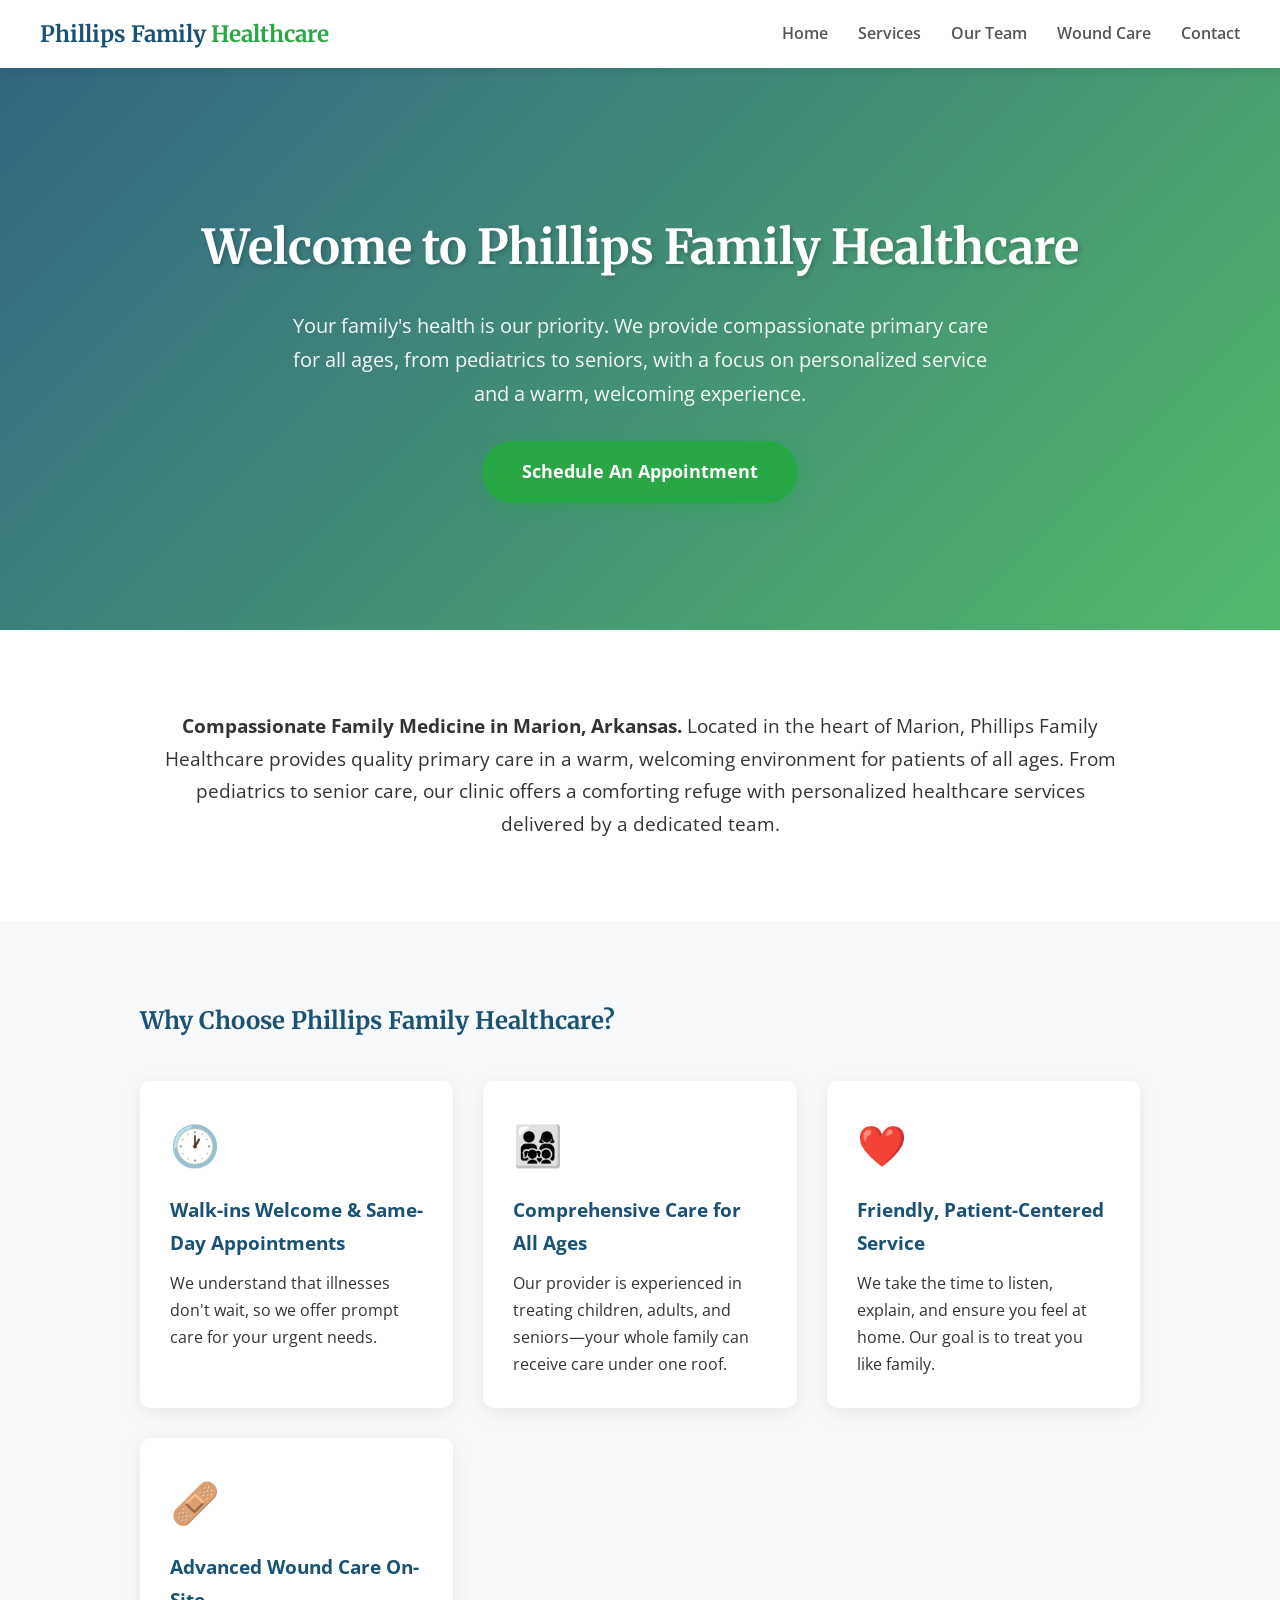
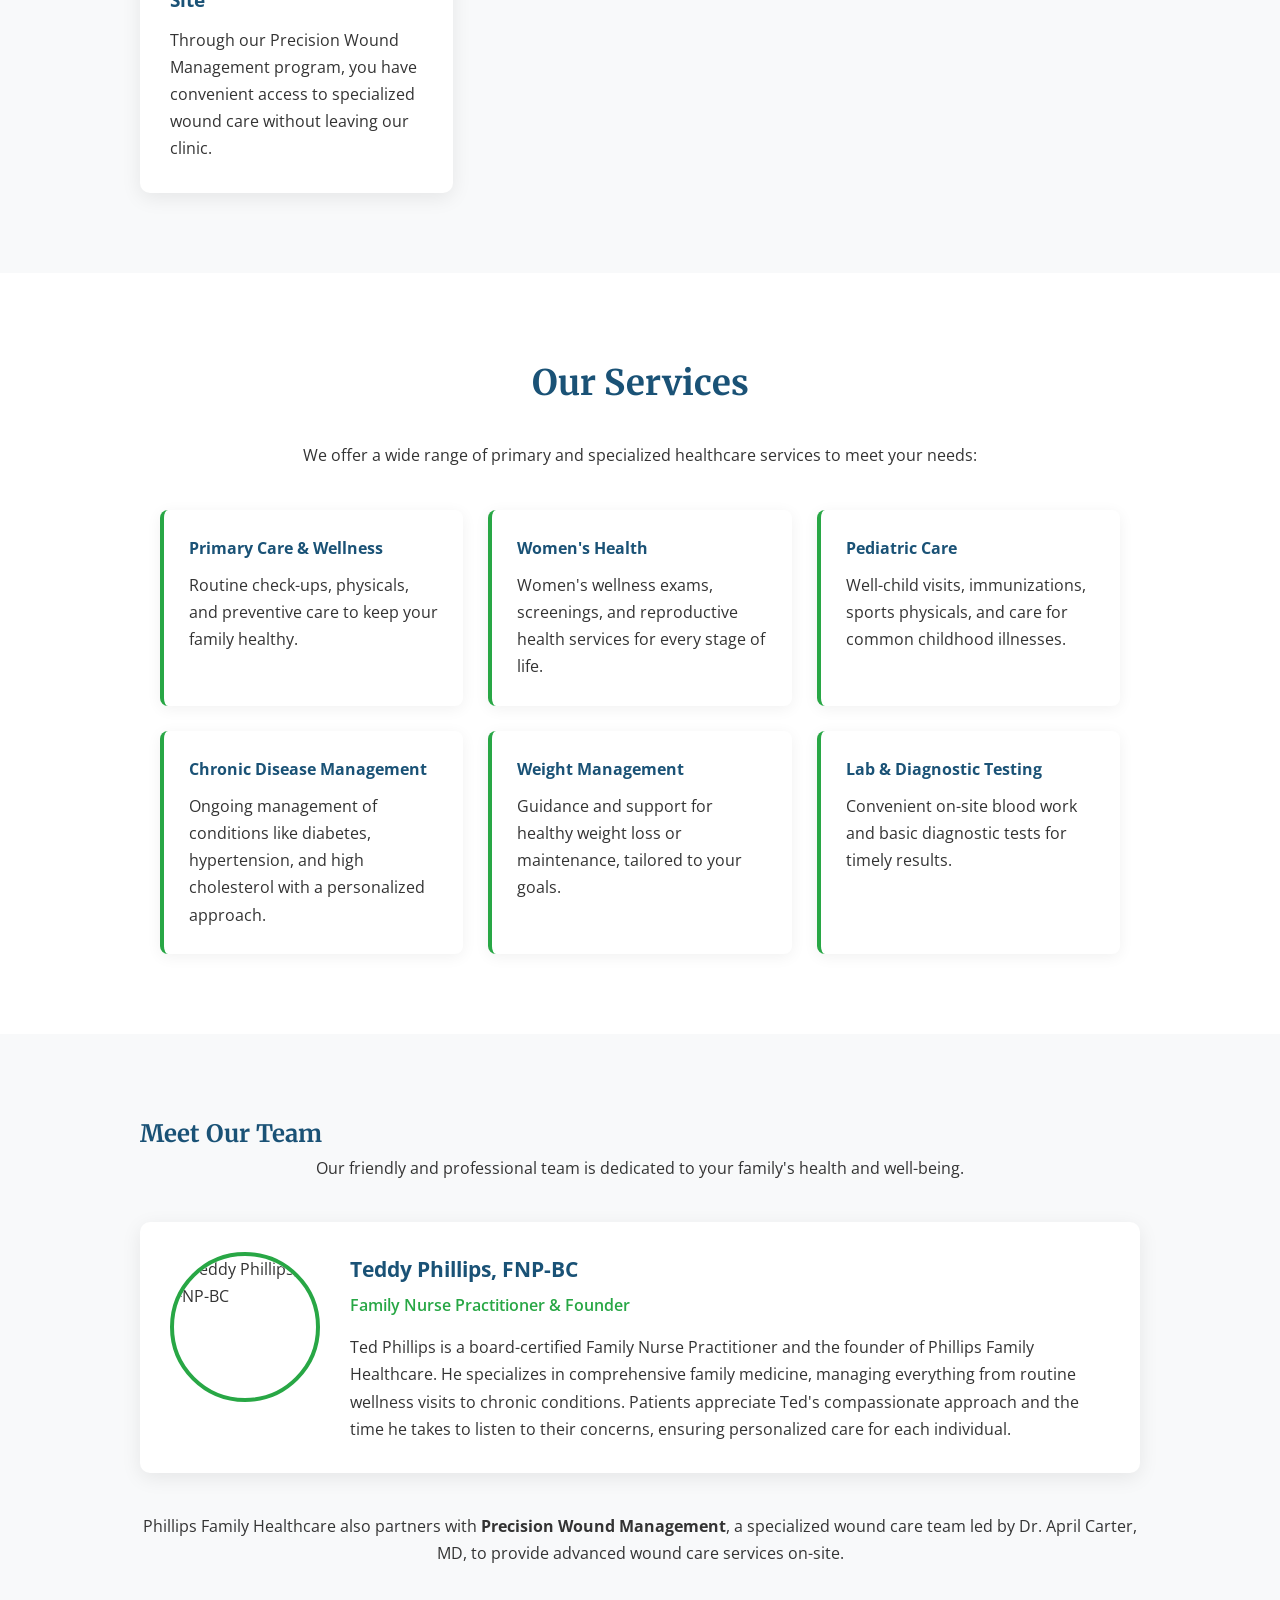
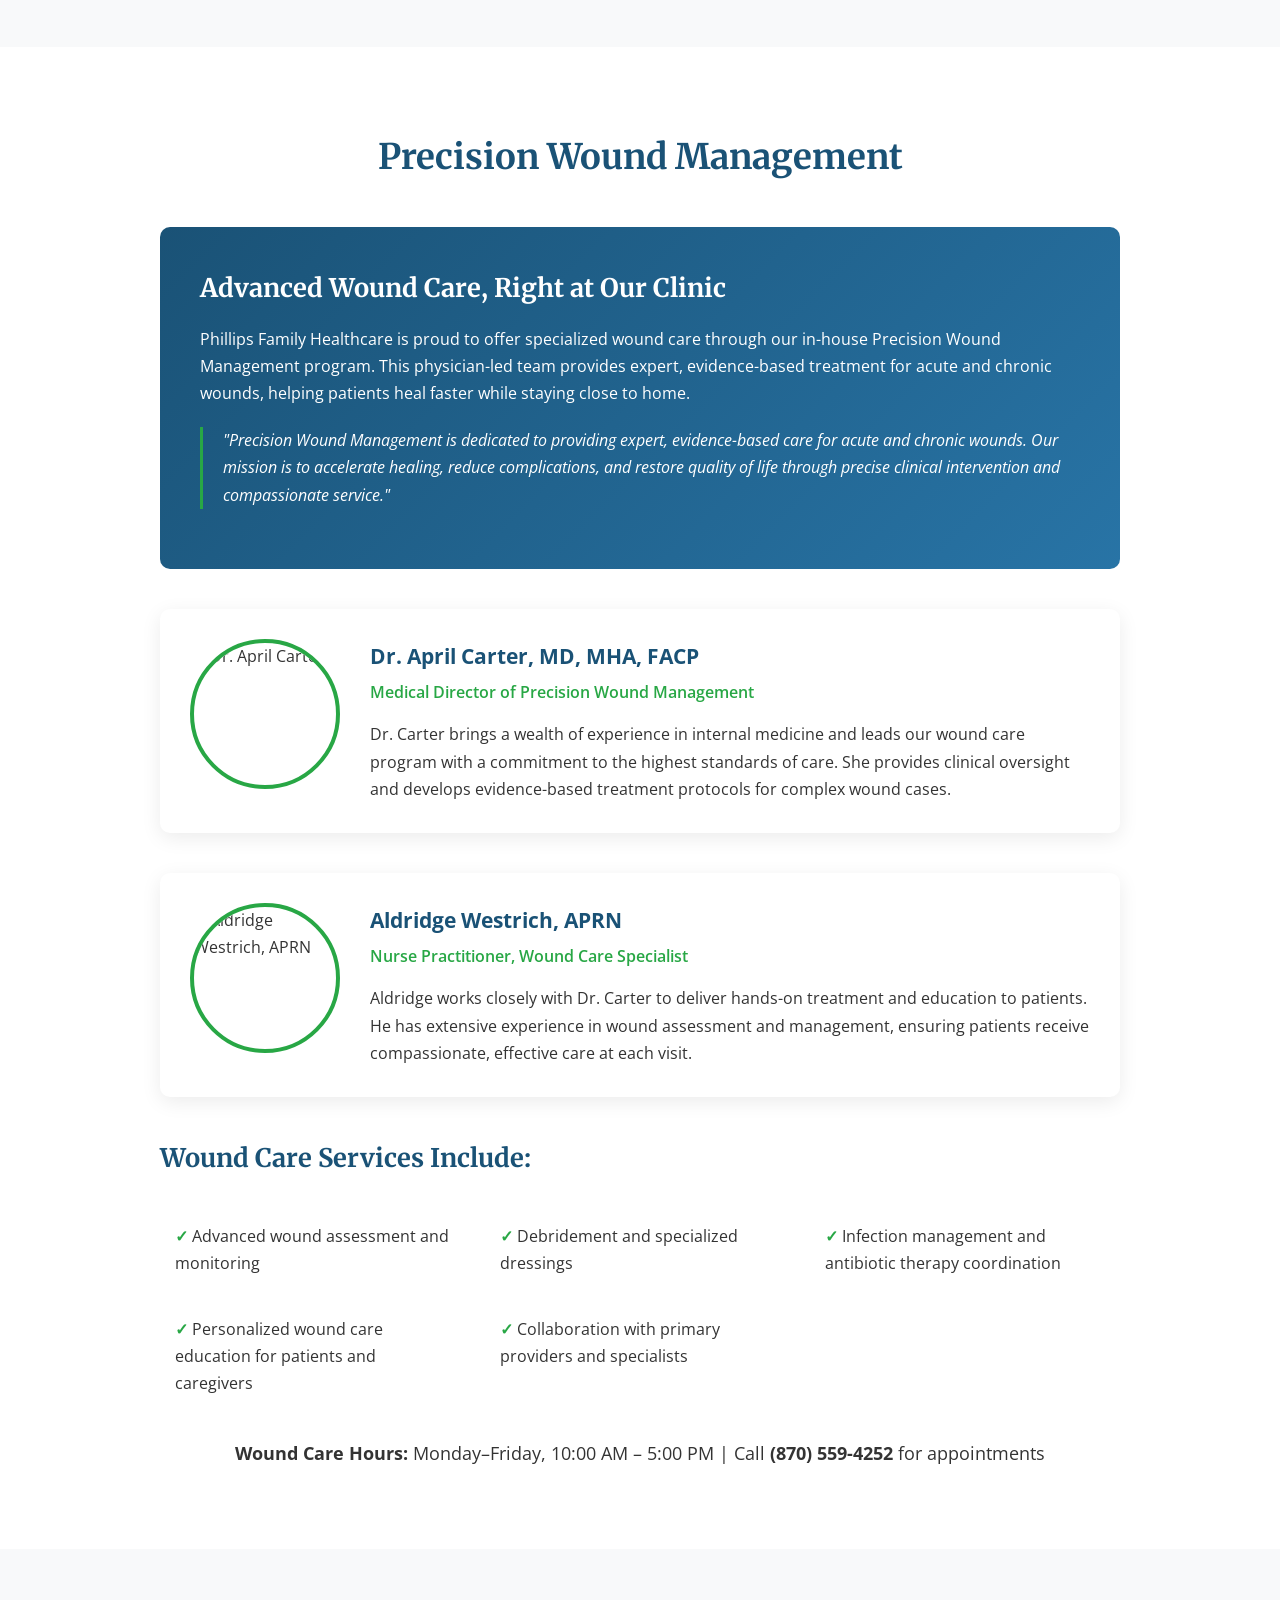
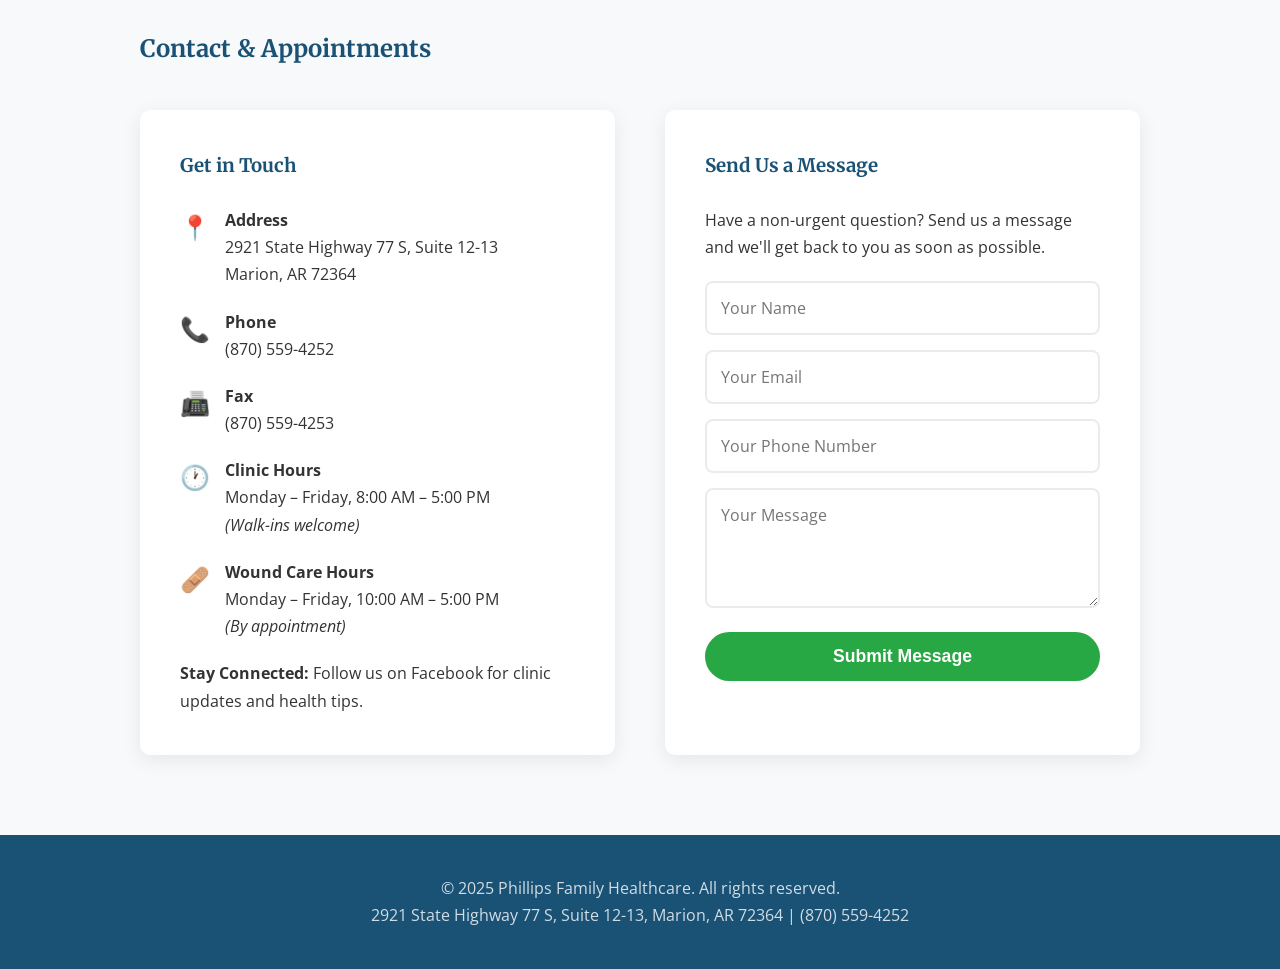
==== index.html @ 4fa75335 "Add professional Phillips Family Healthcare website" ====
<!DOCTYPE html>
<html lang="en">
<head>
    <meta charset="UTF-8">
    <meta name="viewport" content="width=device-width, initial-scale=1.0">
    <title>Phillips Family Healthcare | Marion, Arkansas</title>
    <meta name="description" content="Phillips Family Healthcare provides compassionate primary care for all ages in Marion, Arkansas. Walk-ins welcome, same-day appointments available.">
    <link rel="preconnect" href="https://fonts.googleapis.com">
    <link rel="preconnect" href="https://fonts.gstatic.com" crossorigin>
    <link href="https://fonts.googleapis.com/css2?family=Open+Sans:wght@400;600;700&family=Merriweather:wght@700&display=swap" rel="stylesheet">
    <style>
        * {
            margin: 0;
            padding: 0;
            box-sizing: border-box;
        }

        body {
            font-family: 'Open Sans', sans-serif;
            line-height: 1.7;
            color: #333;
        }

        h1, h2, h3 {
            font-family: 'Merriweather', serif;
            color: #1a5276;
        }

        /* Navigation */
        .navbar {
            background: #fff;
            padding: 15px 40px;
            position: fixed;
            width: 100%;
            top: 0;
            z-index: 1000;
            box-shadow: 0 2px 10px rgba(0,0,0,0.1);
        }

        .nav-container {
            max-width: 1200px;
            margin: 0 auto;
            display: flex;
            justify-content: space-between;
            align-items: center;
        }

        .logo {
            font-family: 'Merriweather', serif;
            font-size: 1.4em;
            color: #1a5276;
            text-decoration: none;
            font-weight: 700;
        }

        .logo span {
            color: #28a745;
        }

        .nav-links {
            display: flex;
            list-style: none;
            gap: 30px;
        }

        .nav-links a {
            text-decoration: none;
            color: #555;
            font-weight: 600;
            transition: color 0.3s;
        }

        .nav-links a:hover {
            color: #1a5276;
        }

        /* Hero Section */
        .hero {
            background: linear-gradient(135deg, rgba(26, 82, 118, 0.9), rgba(40, 167, 69, 0.8)),
                        url('https://images.unsplash.com/photo-1631217868264-e5b90bb7e133?w=1200') no-repeat center center;
            background-size: cover;
            text-align: center;
            color: #fff;
            padding: 180px 20px 100px;
            min-height: 70vh;
            display: flex;
            flex-direction: column;
            justify-content: center;
            align-items: center;
        }

        .hero h1 {
            font-size: 3em;
            margin-bottom: 20px;
            color: #fff;
            text-shadow: 2px 2px 4px rgba(0,0,0,0.2);
        }

        .hero p {
            font-size: 1.25em;
            max-width: 700px;
            margin: 0 auto 30px;
            opacity: 0.95;
        }

        .button {
            display: inline-block;
            background-color: #28a745;
            color: #fff;
            padding: 16px 40px;
            text-decoration: none;
            border-radius: 50px;
            font-weight: 700;
            font-size: 1.1em;
            transition: all 0.3s;
            box-shadow: 0 4px 15px rgba(40, 167, 69, 0.4);
        }

        .button:hover {
            background-color: #218838;
            transform: translateY(-2px);
            box-shadow: 0 6px 20px rgba(40, 167, 69, 0.5);
        }

        /* Sections */
        .section {
            padding: 80px 20px;
            max-width: 1000px;
            margin: 0 auto;
        }

        .section-full {
            padding: 80px 20px;
            max-width: 100%;
        }

        .section-inner {
            max-width: 1000px;
            margin: 0 auto;
        }

        .section.alt, .section-full.alt {
            background-color: #f8f9fa;
        }

        .section h2 {
            font-size: 2.2em;
            margin-bottom: 30px;
            text-align: center;
        }

        .section h3 {
            font-size: 1.6em;
            margin-bottom: 20px;
        }

        /* Why Choose Us */
        .features {
            display: grid;
            grid-template-columns: repeat(auto-fit, minmax(280px, 1fr));
            gap: 30px;
            margin-top: 40px;
        }

        .feature-card {
            background: #fff;
            padding: 30px;
            border-radius: 10px;
            box-shadow: 0 5px 20px rgba(0,0,0,0.08);
            transition: transform 0.3s;
        }

        .feature-card:hover {
            transform: translateY(-5px);
        }

        .feature-icon {
            font-size: 2.5em;
            margin-bottom: 15px;
        }

        .feature-card h4 {
            color: #1a5276;
            margin-bottom: 10px;
            font-size: 1.2em;
        }

        /* Services */
        .services-grid {
            display: grid;
            grid-template-columns: repeat(auto-fit, minmax(300px, 1fr));
            gap: 25px;
            margin-top: 40px;
        }

        .service-item {
            background: #fff;
            padding: 25px;
            border-radius: 8px;
            border-left: 4px solid #28a745;
            box-shadow: 0 3px 15px rgba(0,0,0,0.06);
        }

        .service-item h4 {
            color: #1a5276;
            margin-bottom: 10px;
        }

        /* Team */
        .team-member {
            display: flex;
            gap: 30px;
            margin-bottom: 40px;
            padding: 30px;
            background: #fff;
            border-radius: 10px;
            box-shadow: 0 5px 20px rgba(0,0,0,0.08);
            align-items: flex-start;
        }

        .team-photo {
            width: 150px;
            height: 150px;
            border-radius: 50%;
            object-fit: cover;
            flex-shrink: 0;
            border: 4px solid #28a745;
        }

        .team-info h4 {
            color: #1a5276;
            font-size: 1.3em;
            margin-bottom: 5px;
        }

        .team-info .title {
            color: #28a745;
            font-weight: 600;
            margin-bottom: 15px;
        }

        /* Wound Care Section */
        .wound-care-highlight {
            background: linear-gradient(135deg, #1a5276, #2874a6);
            color: #fff;
            padding: 40px;
            border-radius: 10px;
            margin: 40px 0;
        }

        .wound-care-highlight h3 {
            color: #fff;
            margin-bottom: 15px;
        }

        .wound-care-highlight em {
            display: block;
            font-style: italic;
            border-left: 3px solid #28a745;
            padding-left: 20px;
            margin: 20px 0;
        }

        .wound-services {
            display: grid;
            grid-template-columns: repeat(auto-fit, minmax(250px, 1fr));
            gap: 15px;
            margin-top: 30px;
        }

        .wound-services li {
            list-style: none;
            padding: 12px 15px;
            background: rgba(255,255,255,0.1);
            border-radius: 5px;
        }

        .wound-services li::before {
            content: "✓ ";
            color: #28a745;
            font-weight: bold;
        }

        /* Contact Section */
        .contact-grid {
            display: grid;
            grid-template-columns: 1fr 1fr;
            gap: 50px;
            margin-top: 40px;
        }

        .contact-info-box {
            background: #fff;
            padding: 40px;
            border-radius: 10px;
            box-shadow: 0 5px 20px rgba(0,0,0,0.08);
        }

        .contact-info-box h3 {
            margin-bottom: 25px;
        }

        .contact-detail {
            display: flex;
            align-items: flex-start;
            margin-bottom: 20px;
        }

        .contact-detail .icon {
            font-size: 1.5em;
            margin-right: 15px;
            color: #28a745;
        }

        .contact-form {
            background: #fff;
            padding: 40px;
            border-radius: 10px;
            box-shadow: 0 5px 20px rgba(0,0,0,0.08);
        }

        .contact-form h3 {
            margin-bottom: 25px;
        }

        .contact-form input,
        .contact-form textarea {
            width: 100%;
            padding: 14px;
            margin-bottom: 15px;
            border: 2px solid #e9ecef;
            border-radius: 8px;
            font-size: 1em;
            font-family: inherit;
            transition: border-color 0.3s;
        }

        .contact-form input:focus,
        .contact-form textarea:focus {
            outline: none;
            border-color: #28a745;
        }

        .contact-form button {
            background-color: #28a745;
            color: #fff;
            padding: 14px 40px;
            border: none;
            border-radius: 50px;
            cursor: pointer;
            font-size: 1.1em;
            font-weight: 600;
            transition: all 0.3s;
            width: 100%;
        }

        .contact-form button:hover {
            background-color: #218838;
        }

        /* Footer */
        footer {
            background: #1a5276;
            color: #fff;
            padding: 40px 20px;
            text-align: center;
        }

        footer p {
            opacity: 0.8;
        }

        /* Responsive */
        @media (max-width: 768px) {
            .nav-links {
                display: none;
            }

            .hero h1 {
                font-size: 2em;
            }

            .hero p {
                font-size: 1em;
            }

            .team-member {
                flex-direction: column;
                align-items: center;
                text-align: center;
            }

            .contact-grid {
                grid-template-columns: 1fr;
            }
        }
    </style>
</head>
<body>
    <!-- Navigation -->
    <nav class="navbar">
        <div class="nav-container">
            <a href="#" class="logo">Phillips Family <span>Healthcare</span></a>
            <ul class="nav-links">
                <li><a href="#home">Home</a></li>
                <li><a href="#services">Services</a></li>
                <li><a href="#team">Our Team</a></li>
                <li><a href="#wound-care">Wound Care</a></li>
                <li><a href="#contact">Contact</a></li>
            </ul>
        </div>
    </nav>

    <!-- Hero Section -->
    <section id="home" class="hero">
        <h1>Welcome to Phillips Family Healthcare</h1>
        <p>Your family's health is our priority. We provide compassionate primary care for all ages, from pediatrics to seniors, with a focus on personalized service and a warm, welcoming experience.</p>
        <a href="#contact" class="button">Schedule An Appointment</a>
    </section>

    <!-- Introduction -->
    <section class="section">
        <p style="font-size: 1.2em; text-align: center;"><strong>Compassionate Family Medicine in Marion, Arkansas.</strong> Located in the heart of Marion, Phillips Family Healthcare provides quality primary care in a warm, welcoming environment for patients of all ages. From pediatrics to senior care, our clinic offers a comforting refuge with personalized healthcare services delivered by a dedicated team.</p>
    </section>

    <!-- Why Choose Us -->
    <section class="section-full alt">
        <div class="section-inner">
            <h2>Why Choose Phillips Family Healthcare?</h2>
            <div class="features">
                <div class="feature-card">
                    <div class="feature-icon">🕐</div>
                    <h4>Walk-ins Welcome & Same-Day Appointments</h4>
                    <p>We understand that illnesses don't wait, so we offer prompt care for your urgent needs.</p>
                </div>
                <div class="feature-card">
                    <div class="feature-icon">👨‍👩‍👧‍👦</div>
                    <h4>Comprehensive Care for All Ages</h4>
                    <p>Our provider is experienced in treating children, adults, and seniors—your whole family can receive care under one roof.</p>
                </div>
                <div class="feature-card">
                    <div class="feature-icon">❤️</div>
                    <h4>Friendly, Patient-Centered Service</h4>
                    <p>We take the time to listen, explain, and ensure you feel at home. Our goal is to treat you like family.</p>
                </div>
                <div class="feature-card">
                    <div class="feature-icon">🩹</div>
                    <h4>Advanced Wound Care On-Site</h4>
                    <p>Through our Precision Wound Management program, you have convenient access to specialized wound care without leaving our clinic.</p>
                </div>
            </div>
        </div>
    </section>

    <!-- Services -->
    <section id="services" class="section">
        <h2>Our Services</h2>
        <p style="text-align: center; margin-bottom: 20px;">We offer a wide range of primary and specialized healthcare services to meet your needs:</p>
        <div class="services-grid">
            <div class="service-item">
                <h4>Primary Care & Wellness</h4>
                <p>Routine check-ups, physicals, and preventive care to keep your family healthy.</p>
            </div>
            <div class="service-item">
                <h4>Women's Health</h4>
                <p>Women's wellness exams, screenings, and reproductive health services for every stage of life.</p>
            </div>
            <div class="service-item">
                <h4>Pediatric Care</h4>
                <p>Well-child visits, immunizations, sports physicals, and care for common childhood illnesses.</p>
            </div>
            <div class="service-item">
                <h4>Chronic Disease Management</h4>
                <p>Ongoing management of conditions like diabetes, hypertension, and high cholesterol with a personalized approach.</p>
            </div>
            <div class="service-item">
                <h4>Weight Management</h4>
                <p>Guidance and support for healthy weight loss or maintenance, tailored to your goals.</p>
            </div>
            <div class="service-item">
                <h4>Lab & Diagnostic Testing</h4>
                <p>Convenient on-site blood work and basic diagnostic tests for timely results.</p>
            </div>
        </div>
    </section>

    <!-- Meet the Team -->
    <section id="team" class="section-full alt">
        <div class="section-inner">
            <h2>Meet Our Team</h2>
            <p style="text-align: center; margin-bottom: 40px;">Our friendly and professional team is dedicated to your family's health and well-being.</p>

            <div class="team-member">
                <img src="https://images.unsplash.com/photo-1612349317150-e413f6a5b16d?w=150&h=150&fit=crop" alt="Teddy Phillips, FNP-BC" class="team-photo">
                <div class="team-info">
                    <h4>Teddy Phillips, FNP-BC</h4>
                    <p class="title">Family Nurse Practitioner & Founder</p>
                    <p>Ted Phillips is a board-certified Family Nurse Practitioner and the founder of Phillips Family Healthcare. He specializes in comprehensive family medicine, managing everything from routine wellness visits to chronic conditions. Patients appreciate Ted's compassionate approach and the time he takes to listen to their concerns, ensuring personalized care for each individual.</p>
                </div>
            </div>

            <p style="text-align: center; margin-top: 30px;">Phillips Family Healthcare also partners with <strong>Precision Wound Management</strong>, a specialized wound care team led by Dr. April Carter, MD, to provide advanced wound care services on-site.</p>
        </div>
    </section>

    <!-- Wound Care Section -->
    <section id="wound-care" class="section">
        <h2>Precision Wound Management</h2>

        <div class="wound-care-highlight">
            <h3>Advanced Wound Care, Right at Our Clinic</h3>
            <p>Phillips Family Healthcare is proud to offer specialized wound care through our in-house Precision Wound Management program. This physician-led team provides expert, evidence-based treatment for acute and chronic wounds, helping patients heal faster while staying close to home.</p>
            <em>"Precision Wound Management is dedicated to providing expert, evidence-based care for acute and chronic wounds. Our mission is to accelerate healing, reduce complications, and restore quality of life through precise clinical intervention and compassionate service."</em>
        </div>

        <div class="team-member">
            <img src="https://images.unsplash.com/photo-1559839734-2b71ea197ec2?w=150&h=150&fit=crop" alt="Dr. April Carter" class="team-photo">
            <div class="team-info">
                <h4>Dr. April Carter, MD, MHA, FACP</h4>
                <p class="title">Medical Director of Precision Wound Management</p>
                <p>Dr. Carter brings a wealth of experience in internal medicine and leads our wound care program with a commitment to the highest standards of care. She provides clinical oversight and develops evidence-based treatment protocols for complex wound cases.</p>
            </div>
        </div>

        <div class="team-member">
            <img src="https://images.unsplash.com/photo-1622253692010-333f2da6031d?w=150&h=150&fit=crop" alt="Aldridge Westrich, APRN" class="team-photo">
            <div class="team-info">
                <h4>Aldridge Westrich, APRN</h4>
                <p class="title">Nurse Practitioner, Wound Care Specialist</p>
                <p>Aldridge works closely with Dr. Carter to deliver hands-on treatment and education to patients. He has extensive experience in wound assessment and management, ensuring patients receive compassionate, effective care at each visit.</p>
            </div>
        </div>

        <h3 style="margin-top: 40px;">Wound Care Services Include:</h3>
        <ul class="wound-services">
            <li>Advanced wound assessment and monitoring</li>
            <li>Debridement and specialized dressings</li>
            <li>Infection management and antibiotic therapy coordination</li>
            <li>Personalized wound care education for patients and caregivers</li>
            <li>Collaboration with primary providers and specialists</li>
        </ul>

        <p style="margin-top: 30px; text-align: center; font-size: 1.1em;"><strong>Wound Care Hours:</strong> Monday–Friday, 10:00 AM – 5:00 PM | Call <strong>(870) 559-4252</strong> for appointments</p>
    </section>

    <!-- Contact Section -->
    <section id="contact" class="section-full alt">
        <div class="section-inner">
            <h2>Contact & Appointments</h2>

            <div class="contact-grid">
                <div class="contact-info-box">
                    <h3>Get in Touch</h3>

                    <div class="contact-detail">
                        <span class="icon">📍</span>
                        <div>
                            <strong>Address</strong><br>
                            2921 State Highway 77 S, Suite 12-13<br>
                            Marion, AR 72364
                        </div>
                    </div>

                    <div class="contact-detail">
                        <span class="icon">📞</span>
                        <div>
                            <strong>Phone</strong><br>
                            (870) 559-4252
                        </div>
                    </div>

                    <div class="contact-detail">
                        <span class="icon">📠</span>
                        <div>
                            <strong>Fax</strong><br>
                            (870) 559-4253
                        </div>
                    </div>

                    <div class="contact-detail">
                        <span class="icon">🕐</span>
                        <div>
                            <strong>Clinic Hours</strong><br>
                            Monday – Friday, 8:00 AM – 5:00 PM<br>
                            <em>(Walk-ins welcome)</em>
                        </div>
                    </div>

                    <div class="contact-detail">
                        <span class="icon">🩹</span>
                        <div>
                            <strong>Wound Care Hours</strong><br>
                            Monday – Friday, 10:00 AM – 5:00 PM<br>
                            <em>(By appointment)</em>
                        </div>
                    </div>

                    <p style="margin-top: 20px;"><strong>Stay Connected:</strong> Follow us on Facebook for clinic updates and health tips.</p>
                </div>

                <div class="contact-form">
                    <h3>Send Us a Message</h3>
                    <p style="margin-bottom: 20px;">Have a non-urgent question? Send us a message and we'll get back to you as soon as possible.</p>
                    <form>
                        <input type="text" name="name" placeholder="Your Name" required>
                        <input type="email" name="email" placeholder="Your Email" required>
                        <input type="tel" name="phone" placeholder="Your Phone Number">
                        <textarea name="message" rows="4" placeholder="Your Message"></textarea>
                        <button type="submit">Submit Message</button>
                    </form>
                </div>
            </div>
        </div>
    </section>

    <!-- Footer -->
    <footer>
        <p>&copy; 2025 Phillips Family Healthcare. All rights reserved.</p>
        <p>2921 State Highway 77 S, Suite 12-13, Marion, AR 72364 | (870) 559-4252</p>
    </footer>
</body>
</html>
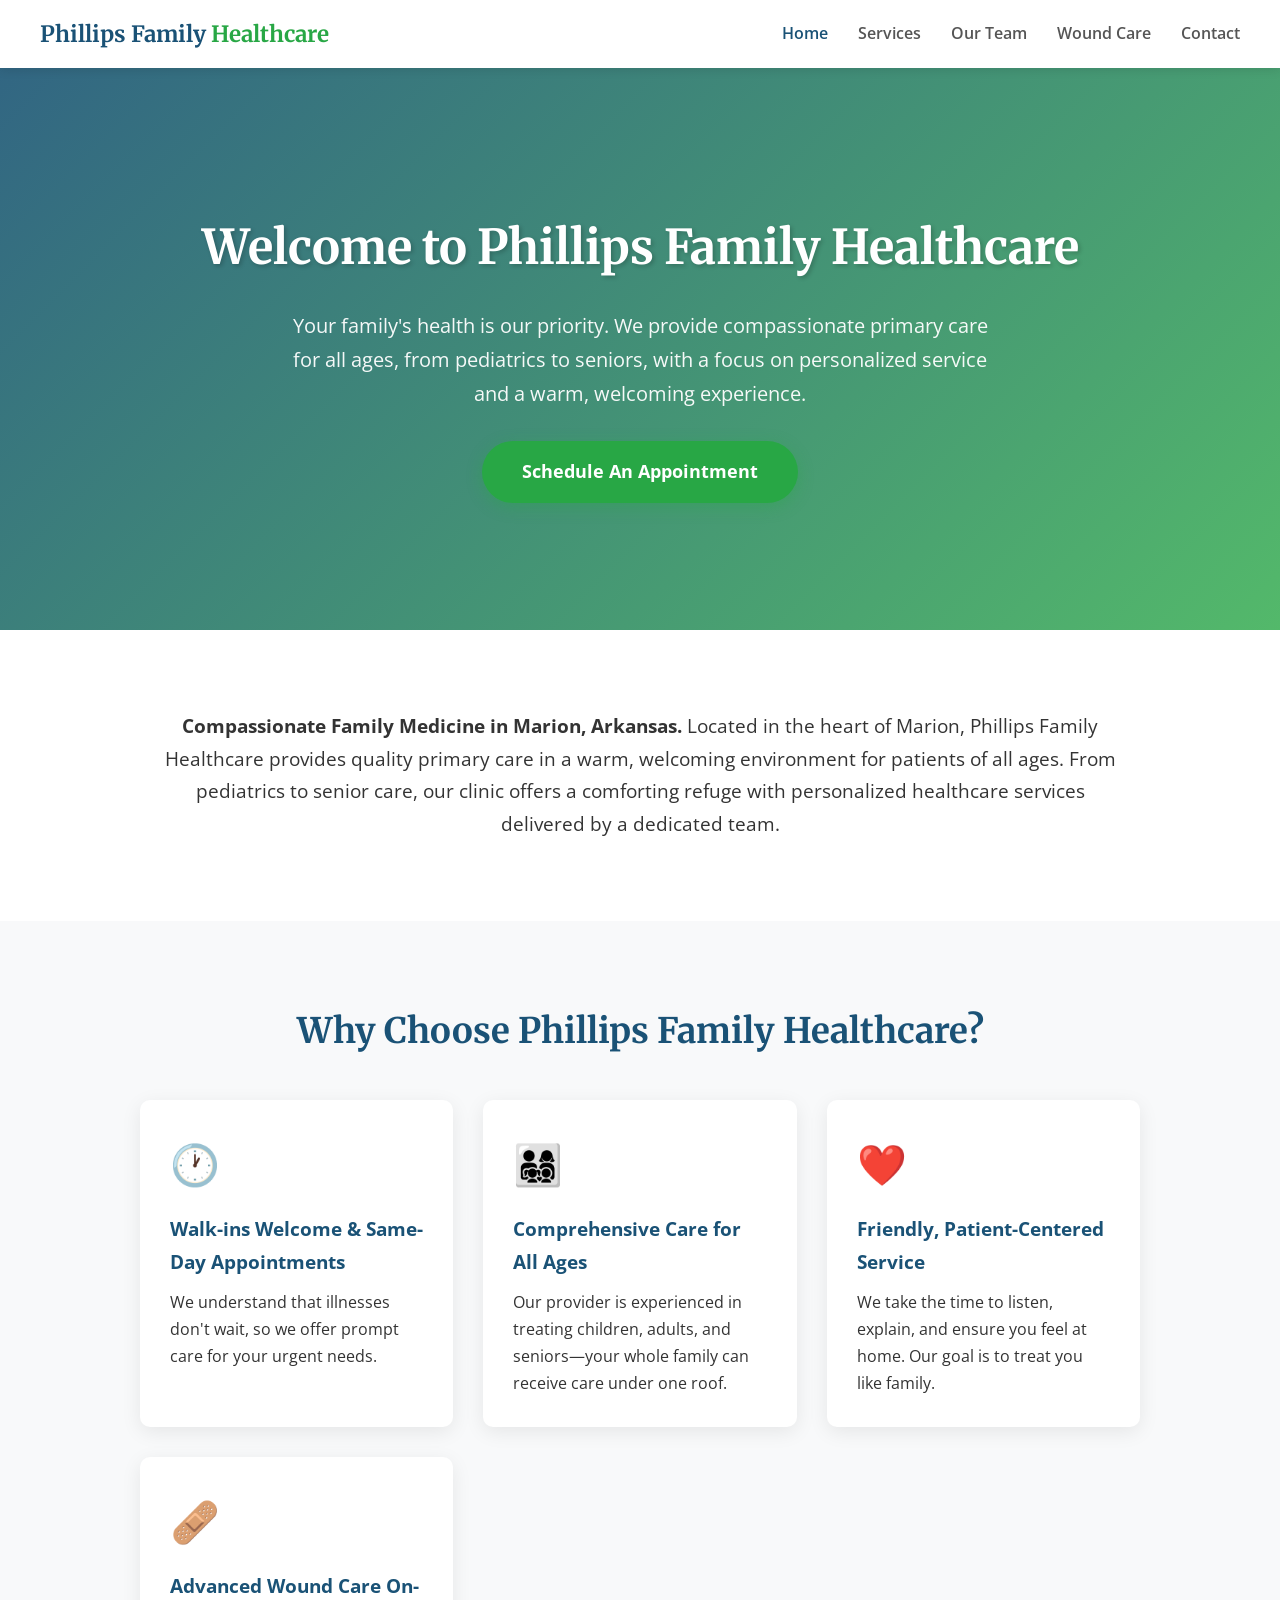
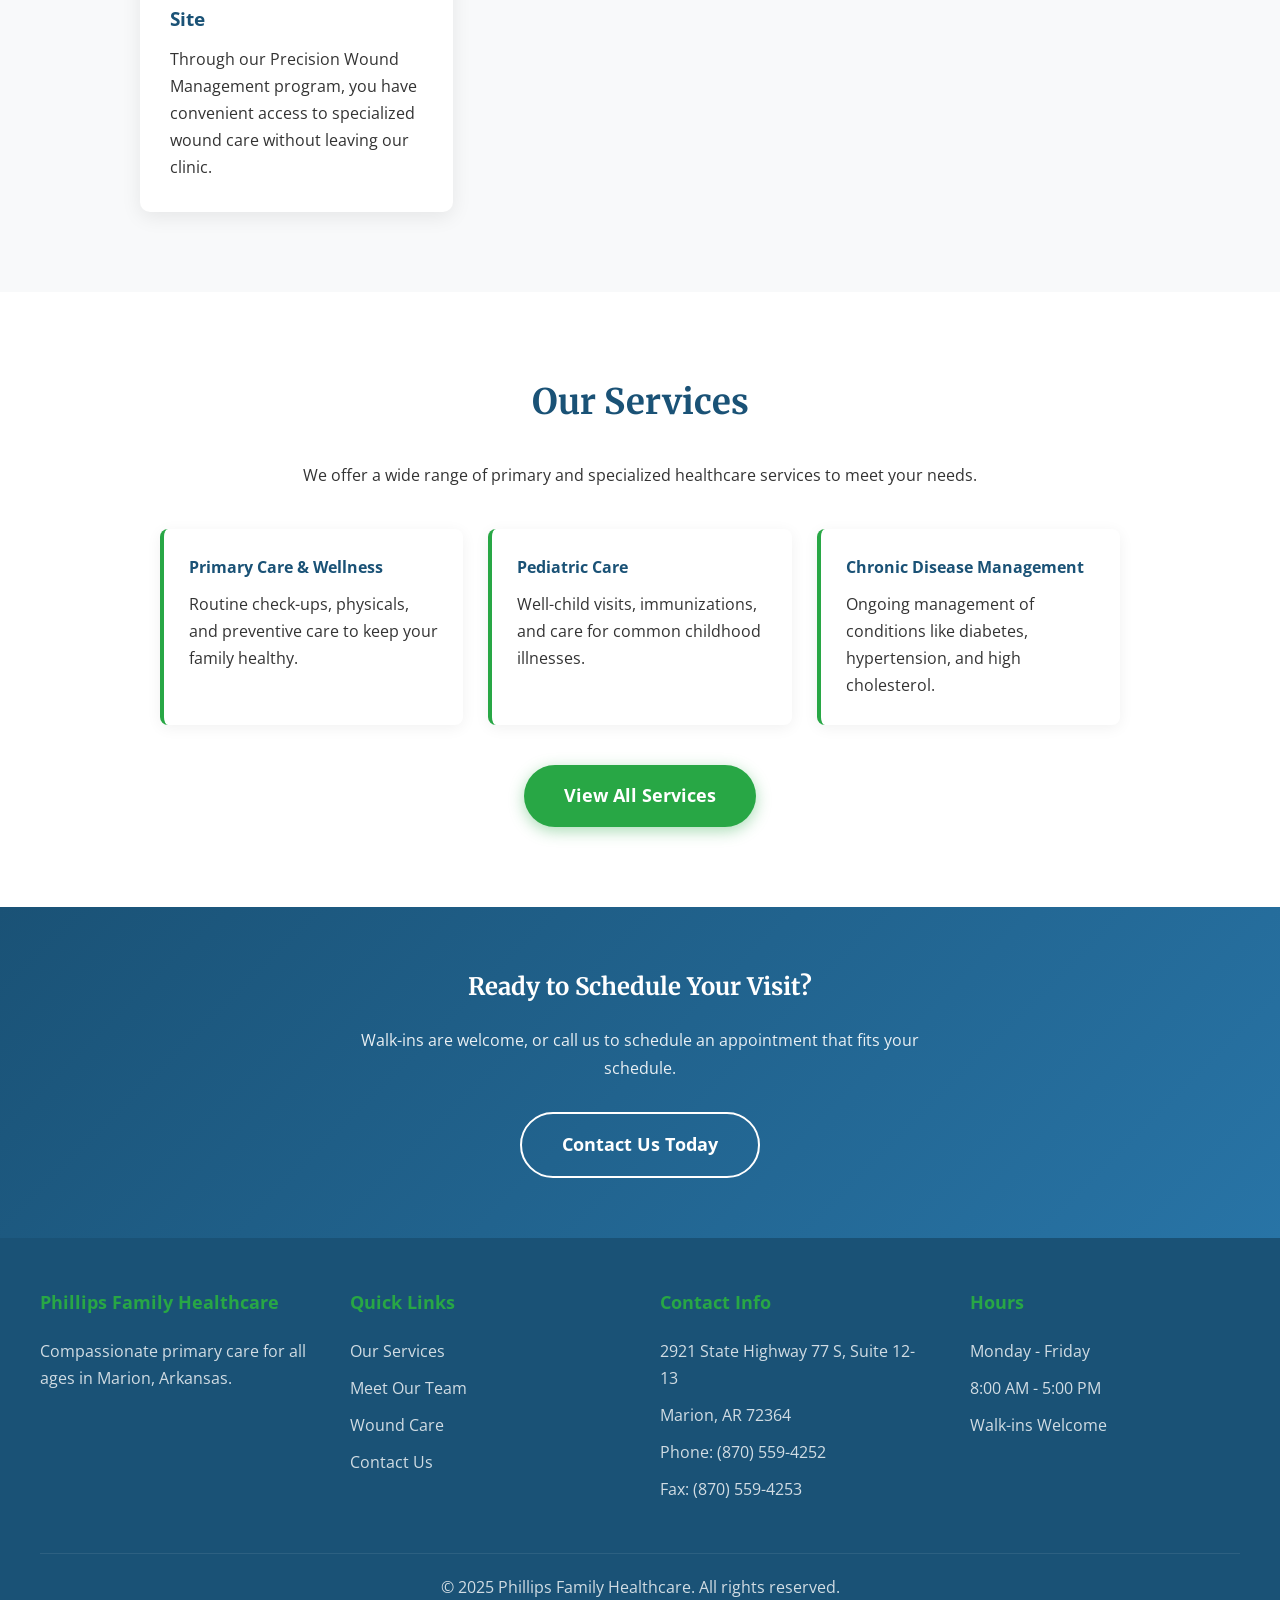
==== commit 6e77c2b8: "Convert single-page site to multi-page website - Created separate pages: index.html, services.html, " ====
--- a/index.html
+++ b/index.html
@@ -8,414 +8,29 @@
     <link rel="preconnect" href="https://fonts.googleapis.com">
     <link rel="preconnect" href="https://fonts.gstatic.com" crossorigin>
     <link href="https://fonts.googleapis.com/css2?family=Open+Sans:wght@400;600;700&family=Merriweather:wght@700&display=swap" rel="stylesheet">
-    <style>
-        * {
-            margin: 0;
-            padding: 0;
-            box-sizing: border-box;
-        }
-
-        body {
-            font-family: 'Open Sans', sans-serif;
-            line-height: 1.7;
-            color: #333;
-        }
-
-        h1, h2, h3 {
-            font-family: 'Merriweather', serif;
-            color: #1a5276;
-        }
-
-        /* Navigation */
-        .navbar {
-            background: #fff;
-            padding: 15px 40px;
-            position: fixed;
-            width: 100%;
-            top: 0;
-            z-index: 1000;
-            box-shadow: 0 2px 10px rgba(0,0,0,0.1);
-        }
-
-        .nav-container {
-            max-width: 1200px;
-            margin: 0 auto;
-            display: flex;
-            justify-content: space-between;
-            align-items: center;
-        }
-
-        .logo {
-            font-family: 'Merriweather', serif;
-            font-size: 1.4em;
-            color: #1a5276;
-            text-decoration: none;
-            font-weight: 700;
-        }
-
-        .logo span {
-            color: #28a745;
-        }
-
-        .nav-links {
-            display: flex;
-            list-style: none;
-            gap: 30px;
-        }
-
-        .nav-links a {
-            text-decoration: none;
-            color: #555;
-            font-weight: 600;
-            transition: color 0.3s;
-        }
-
-        .nav-links a:hover {
-            color: #1a5276;
-        }
-
-        /* Hero Section */
-        .hero {
-            background: linear-gradient(135deg, rgba(26, 82, 118, 0.9), rgba(40, 167, 69, 0.8)),
-                        url('https://images.unsplash.com/photo-1631217868264-e5b90bb7e133?w=1200') no-repeat center center;
-            background-size: cover;
-            text-align: center;
-            color: #fff;
-            padding: 180px 20px 100px;
-            min-height: 70vh;
-            display: flex;
-            flex-direction: column;
-            justify-content: center;
-            align-items: center;
-        }
-
-        .hero h1 {
-            font-size: 3em;
-            margin-bottom: 20px;
-            color: #fff;
-            text-shadow: 2px 2px 4px rgba(0,0,0,0.2);
-        }
-
-        .hero p {
-            font-size: 1.25em;
-            max-width: 700px;
-            margin: 0 auto 30px;
-            opacity: 0.95;
-        }
-
-        .button {
-            display: inline-block;
-            background-color: #28a745;
-            color: #fff;
-            padding: 16px 40px;
-            text-decoration: none;
-            border-radius: 50px;
-            font-weight: 700;
-            font-size: 1.1em;
-            transition: all 0.3s;
-            box-shadow: 0 4px 15px rgba(40, 167, 69, 0.4);
-        }
-
-        .button:hover {
-            background-color: #218838;
-            transform: translateY(-2px);
-            box-shadow: 0 6px 20px rgba(40, 167, 69, 0.5);
-        }
-
-        /* Sections */
-        .section {
-            padding: 80px 20px;
-            max-width: 1000px;
-            margin: 0 auto;
-        }
-
-        .section-full {
-            padding: 80px 20px;
-            max-width: 100%;
-        }
-
-        .section-inner {
-            max-width: 1000px;
-            margin: 0 auto;
-        }
-
-        .section.alt, .section-full.alt {
-            background-color: #f8f9fa;
-        }
-
-        .section h2 {
-            font-size: 2.2em;
-            margin-bottom: 30px;
-            text-align: center;
-        }
-
-        .section h3 {
-            font-size: 1.6em;
-            margin-bottom: 20px;
-        }
-
-        /* Why Choose Us */
-        .features {
-            display: grid;
-            grid-template-columns: repeat(auto-fit, minmax(280px, 1fr));
-            gap: 30px;
-            margin-top: 40px;
-        }
-
-        .feature-card {
-            background: #fff;
-            padding: 30px;
-            border-radius: 10px;
-            box-shadow: 0 5px 20px rgba(0,0,0,0.08);
-            transition: transform 0.3s;
-        }
-
-        .feature-card:hover {
-            transform: translateY(-5px);
-        }
-
-        .feature-icon {
-            font-size: 2.5em;
-            margin-bottom: 15px;
-        }
-
-        .feature-card h4 {
-            color: #1a5276;
-            margin-bottom: 10px;
-            font-size: 1.2em;
-        }
-
-        /* Services */
-        .services-grid {
-            display: grid;
-            grid-template-columns: repeat(auto-fit, minmax(300px, 1fr));
-            gap: 25px;
-            margin-top: 40px;
-        }
-
-        .service-item {
-            background: #fff;
-            padding: 25px;
-            border-radius: 8px;
-            border-left: 4px solid #28a745;
-            box-shadow: 0 3px 15px rgba(0,0,0,0.06);
-        }
-
-        .service-item h4 {
-            color: #1a5276;
-            margin-bottom: 10px;
-        }
-
-        /* Team */
-        .team-member {
-            display: flex;
-            gap: 30px;
-            margin-bottom: 40px;
-            padding: 30px;
-            background: #fff;
-            border-radius: 10px;
-            box-shadow: 0 5px 20px rgba(0,0,0,0.08);
-            align-items: flex-start;
-        }
-
-        .team-photo {
-            width: 150px;
-            height: 150px;
-            border-radius: 50%;
-            object-fit: cover;
-            flex-shrink: 0;
-            border: 4px solid #28a745;
-        }
-
-        .team-info h4 {
-            color: #1a5276;
-            font-size: 1.3em;
-            margin-bottom: 5px;
-        }
-
-        .team-info .title {
-            color: #28a745;
-            font-weight: 600;
-            margin-bottom: 15px;
-        }
-
-        /* Wound Care Section */
-        .wound-care-highlight {
-            background: linear-gradient(135deg, #1a5276, #2874a6);
-            color: #fff;
-            padding: 40px;
-            border-radius: 10px;
-            margin: 40px 0;
-        }
-
-        .wound-care-highlight h3 {
-            color: #fff;
-            margin-bottom: 15px;
-        }
-
-        .wound-care-highlight em {
-            display: block;
-            font-style: italic;
-            border-left: 3px solid #28a745;
-            padding-left: 20px;
-            margin: 20px 0;
-        }
-
-        .wound-services {
-            display: grid;
-            grid-template-columns: repeat(auto-fit, minmax(250px, 1fr));
-            gap: 15px;
-            margin-top: 30px;
-        }
-
-        .wound-services li {
-            list-style: none;
-            padding: 12px 15px;
-            background: rgba(255,255,255,0.1);
-            border-radius: 5px;
-        }
-
-        .wound-services li::before {
-            content: "✓ ";
-            color: #28a745;
-            font-weight: bold;
-        }
-
-        /* Contact Section */
-        .contact-grid {
-            display: grid;
-            grid-template-columns: 1fr 1fr;
-            gap: 50px;
-            margin-top: 40px;
-        }
-
-        .contact-info-box {
-            background: #fff;
-            padding: 40px;
-            border-radius: 10px;
-            box-shadow: 0 5px 20px rgba(0,0,0,0.08);
-        }
-
-        .contact-info-box h3 {
-            margin-bottom: 25px;
-        }
-
-        .contact-detail {
-            display: flex;
-            align-items: flex-start;
-            margin-bottom: 20px;
-        }
-
-        .contact-detail .icon {
-            font-size: 1.5em;
-            margin-right: 15px;
-            color: #28a745;
-        }
-
-        .contact-form {
-            background: #fff;
-            padding: 40px;
-            border-radius: 10px;
-            box-shadow: 0 5px 20px rgba(0,0,0,0.08);
-        }
-
-        .contact-form h3 {
-            margin-bottom: 25px;
-        }
-
-        .contact-form input,
-        .contact-form textarea {
-            width: 100%;
-            padding: 14px;
-            margin-bottom: 15px;
-            border: 2px solid #e9ecef;
-            border-radius: 8px;
-            font-size: 1em;
-            font-family: inherit;
-            transition: border-color 0.3s;
-        }
-
-        .contact-form input:focus,
-        .contact-form textarea:focus {
-            outline: none;
-            border-color: #28a745;
-        }
-
-        .contact-form button {
-            background-color: #28a745;
-            color: #fff;
-            padding: 14px 40px;
-            border: none;
-            border-radius: 50px;
-            cursor: pointer;
-            font-size: 1.1em;
-            font-weight: 600;
-            transition: all 0.3s;
-            width: 100%;
-        }
-
-        .contact-form button:hover {
-            background-color: #218838;
-        }
-
-        /* Footer */
-        footer {
-            background: #1a5276;
-            color: #fff;
-            padding: 40px 20px;
-            text-align: center;
-        }
-
-        footer p {
-            opacity: 0.8;
-        }
-
-        /* Responsive */
-        @media (max-width: 768px) {
-            .nav-links {
-                display: none;
-            }
-
-            .hero h1 {
-                font-size: 2em;
-            }
-
-            .hero p {
-                font-size: 1em;
-            }
-
-            .team-member {
-                flex-direction: column;
-                align-items: center;
-                text-align: center;
-            }
-
-            .contact-grid {
-                grid-template-columns: 1fr;
-            }
-        }
-    </style>
+    <link rel="stylesheet" href="css/styles.css">
 </head>
 <body>
     <!-- Navigation -->
     <nav class="navbar">
         <div class="nav-container">
-            <a href="#" class="logo">Phillips Family <span>Healthcare</span></a>
-            <ul class="nav-links">
-                <li><a href="#home">Home</a></li>
-                <li><a href="#services">Services</a></li>
-                <li><a href="#team">Our Team</a></li>
-                <li><a href="#wound-care">Wound Care</a></li>
-                <li><a href="#contact">Contact</a></li>
+            <a href="index.html" class="logo">Phillips Family <span>Healthcare</span></a>
+            <button class="mobile-menu-btn" onclick="toggleMenu()">☰</button>
+            <ul class="nav-links" id="navLinks">
+                <li><a href="index.html" class="active">Home</a></li>
+                <li><a href="services.html">Services</a></li>
+                <li><a href="team.html">Our Team</a></li>
+                <li><a href="wound-care.html">Wound Care</a></li>
+                <li><a href="contact.html">Contact</a></li>
             </ul>
         </div>
     </nav>
 
     <!-- Hero Section -->
-    <section id="home" class="hero">
+    <section class="hero">
         <h1>Welcome to Phillips Family Healthcare</h1>
         <p>Your family's health is our priority. We provide compassionate primary care for all ages, from pediatrics to seniors, with a focus on personalized service and a warm, welcoming experience.</p>
-        <a href="#contact" class="button">Schedule An Appointment</a>
+        <a href="contact.html" class="button">Schedule An Appointment</a>
     </section>
 
     <!-- Introduction -->
@@ -452,171 +67,71 @@
         </div>
     </section>
 
-    <!-- Services -->
-    <section id="services" class="section">
+    <!-- Services Preview -->
+    <section class="section">
         <h2>Our Services</h2>
-        <p style="text-align: center; margin-bottom: 20px;">We offer a wide range of primary and specialized healthcare services to meet your needs:</p>
+        <p class="text-center mb-20">We offer a wide range of primary and specialized healthcare services to meet your needs.</p>
         <div class="services-grid">
             <div class="service-item">
                 <h4>Primary Care & Wellness</h4>
                 <p>Routine check-ups, physicals, and preventive care to keep your family healthy.</p>
             </div>
             <div class="service-item">
-                <h4>Women's Health</h4>
-                <p>Women's wellness exams, screenings, and reproductive health services for every stage of life.</p>
-            </div>
-            <div class="service-item">
                 <h4>Pediatric Care</h4>
-                <p>Well-child visits, immunizations, sports physicals, and care for common childhood illnesses.</p>
+                <p>Well-child visits, immunizations, and care for common childhood illnesses.</p>
             </div>
             <div class="service-item">
                 <h4>Chronic Disease Management</h4>
-                <p>Ongoing management of conditions like diabetes, hypertension, and high cholesterol with a personalized approach.</p>
-            </div>
-            <div class="service-item">
-                <h4>Weight Management</h4>
-                <p>Guidance and support for healthy weight loss or maintenance, tailored to your goals.</p>
-            </div>
-            <div class="service-item">
-                <h4>Lab & Diagnostic Testing</h4>
-                <p>Convenient on-site blood work and basic diagnostic tests for timely results.</p>
+                <p>Ongoing management of conditions like diabetes, hypertension, and high cholesterol.</p>
             </div>
         </div>
+        <p class="text-center mt-40"><a href="services.html" class="button">View All Services</a></p>
     </section>
 
-    <!-- Meet the Team -->
-    <section id="team" class="section-full alt">
-        <div class="section-inner">
-            <h2>Meet Our Team</h2>
-            <p style="text-align: center; margin-bottom: 40px;">Our friendly and professional team is dedicated to your family's health and well-being.</p>
-
-            <div class="team-member">
-                <img src="https://images.unsplash.com/photo-1612349317150-e413f6a5b16d?w=150&h=150&fit=crop" alt="Teddy Phillips, FNP-BC" class="team-photo">
-                <div class="team-info">
-                    <h4>Teddy Phillips, FNP-BC</h4>
-                    <p class="title">Family Nurse Practitioner & Founder</p>
-                    <p>Ted Phillips is a board-certified Family Nurse Practitioner and the founder of Phillips Family Healthcare. He specializes in comprehensive family medicine, managing everything from routine wellness visits to chronic conditions. Patients appreciate Ted's compassionate approach and the time he takes to listen to their concerns, ensuring personalized care for each individual.</p>
-                </div>
-            </div>
-
-            <p style="text-align: center; margin-top: 30px;">Phillips Family Healthcare also partners with <strong>Precision Wound Management</strong>, a specialized wound care team led by Dr. April Carter, MD, to provide advanced wound care services on-site.</p>
-        </div>
-    </section>
-
-    <!-- Wound Care Section -->
-    <section id="wound-care" class="section">
-        <h2>Precision Wound Management</h2>
-
-        <div class="wound-care-highlight">
-            <h3>Advanced Wound Care, Right at Our Clinic</h3>
-            <p>Phillips Family Healthcare is proud to offer specialized wound care through our in-house Precision Wound Management program. This physician-led team provides expert, evidence-based treatment for acute and chronic wounds, helping patients heal faster while staying close to home.</p>
-            <em>"Precision Wound Management is dedicated to providing expert, evidence-based care for acute and chronic wounds. Our mission is to accelerate healing, reduce complications, and restore quality of life through precise clinical intervention and compassionate service."</em>
-        </div>
-
-        <div class="team-member">
-            <img src="https://images.unsplash.com/photo-1559839734-2b71ea197ec2?w=150&h=150&fit=crop" alt="Dr. April Carter" class="team-photo">
-            <div class="team-info">
-                <h4>Dr. April Carter, MD, MHA, FACP</h4>
-                <p class="title">Medical Director of Precision Wound Management</p>
-                <p>Dr. Carter brings a wealth of experience in internal medicine and leads our wound care program with a commitment to the highest standards of care. She provides clinical oversight and develops evidence-based treatment protocols for complex wound cases.</p>
-            </div>
-        </div>
-
-        <div class="team-member">
-            <img src="https://images.unsplash.com/photo-1622253692010-333f2da6031d?w=150&h=150&fit=crop" alt="Aldridge Westrich, APRN" class="team-photo">
-            <div class="team-info">
-                <h4>Aldridge Westrich, APRN</h4>
-                <p class="title">Nurse Practitioner, Wound Care Specialist</p>
-                <p>Aldridge works closely with Dr. Carter to deliver hands-on treatment and education to patients. He has extensive experience in wound assessment and management, ensuring patients receive compassionate, effective care at each visit.</p>
-            </div>
-        </div>
-
-        <h3 style="margin-top: 40px;">Wound Care Services Include:</h3>
-        <ul class="wound-services">
-            <li>Advanced wound assessment and monitoring</li>
-            <li>Debridement and specialized dressings</li>
-            <li>Infection management and antibiotic therapy coordination</li>
-            <li>Personalized wound care education for patients and caregivers</li>
-            <li>Collaboration with primary providers and specialists</li>
-        </ul>
-
-        <p style="margin-top: 30px; text-align: center; font-size: 1.1em;"><strong>Wound Care Hours:</strong> Monday–Friday, 10:00 AM – 5:00 PM | Call <strong>(870) 559-4252</strong> for appointments</p>
-    </section>
-
-    <!-- Contact Section -->
-    <section id="contact" class="section-full alt">
-        <div class="section-inner">
-            <h2>Contact & Appointments</h2>
-
-            <div class="contact-grid">
-                <div class="contact-info-box">
-                    <h3>Get in Touch</h3>
-
-                    <div class="contact-detail">
-                        <span class="icon">📍</span>
-                        <div>
-                            <strong>Address</strong><br>
-                            2921 State Highway 77 S, Suite 12-13<br>
-                            Marion, AR 72364
-                        </div>
-                    </div>
-
-                    <div class="contact-detail">
-                        <span class="icon">📞</span>
-                        <div>
-                            <strong>Phone</strong><br>
-                            (870) 559-4252
-                        </div>
-                    </div>
-
-                    <div class="contact-detail">
-                        <span class="icon">📠</span>
-                        <div>
-                            <strong>Fax</strong><br>
-                            (870) 559-4253
-                        </div>
-                    </div>
-
-                    <div class="contact-detail">
-                        <span class="icon">🕐</span>
-                        <div>
-                            <strong>Clinic Hours</strong><br>
-                            Monday – Friday, 8:00 AM – 5:00 PM<br>
-                            <em>(Walk-ins welcome)</em>
-                        </div>
-                    </div>
-
-                    <div class="contact-detail">
-                        <span class="icon">🩹</span>
-                        <div>
-                            <strong>Wound Care Hours</strong><br>
-                            Monday – Friday, 10:00 AM – 5:00 PM<br>
-                            <em>(By appointment)</em>
-                        </div>
-                    </div>
-
-                    <p style="margin-top: 20px;"><strong>Stay Connected:</strong> Follow us on Facebook for clinic updates and health tips.</p>
-                </div>
-
-                <div class="contact-form">
-                    <h3>Send Us a Message</h3>
-                    <p style="margin-bottom: 20px;">Have a non-urgent question? Send us a message and we'll get back to you as soon as possible.</p>
-                    <form>
-                        <input type="text" name="name" placeholder="Your Name" required>
-                        <input type="email" name="email" placeholder="Your Email" required>
-                        <input type="tel" name="phone" placeholder="Your Phone Number">
-                        <textarea name="message" rows="4" placeholder="Your Message"></textarea>
-                        <button type="submit">Submit Message</button>
-                    </form>
-                </div>
-            </div>
-        </div>
+    <!-- CTA Section -->
+    <section class="cta-section">
+        <h2>Ready to Schedule Your Visit?</h2>
+        <p>Walk-ins are welcome, or call us to schedule an appointment that fits your schedule.</p>
+        <a href="contact.html" class="button button-outline">Contact Us Today</a>
     </section>
 
     <!-- Footer -->
     <footer>
-        <p>&copy; 2025 Phillips Family Healthcare. All rights reserved.</p>
-        <p>2921 State Highway 77 S, Suite 12-13, Marion, AR 72364 | (870) 559-4252</p>
+        <div class="footer-container">
+            <div class="footer-section">
+                <h4>Phillips Family Healthcare</h4>
+                <p>Compassionate primary care for all ages in Marion, Arkansas.</p>
+            </div>
+            <div class="footer-section">
+                <h4>Quick Links</h4>
+                <a href="services.html">Our Services</a>
+                <a href="team.html">Meet Our Team</a>
+                <a href="wound-care.html">Wound Care</a>
+                <a href="contact.html">Contact Us</a>
+            </div>
+            <div class="footer-section">
+                <h4>Contact Info</h4>
+                <p>2921 State Highway 77 S, Suite 12-13</p>
+                <p>Marion, AR 72364</p>
+                <p>Phone: (870) 559-4252</p>
+                <p>Fax: (870) 559-4253</p>
+            </div>
+            <div class="footer-section">
+                <h4>Hours</h4>
+                <p>Monday - Friday</p>
+                <p>8:00 AM - 5:00 PM</p>
+                <p>Walk-ins Welcome</p>
+            </div>
+        </div>
+        <div class="footer-bottom">
+            <p>&copy; 2025 Phillips Family Healthcare. All rights reserved.</p>
+        </div>
     </footer>
+
+    <script>
+        function toggleMenu() {
+            document.getElementById('navLinks').classList.toggle('active');
+        }
+    </script>
 </body>
 </html>
--- a/css/styles.css
+++ b/css/styles.css
@@ -0,0 +1,546 @@
+* {
+    margin: 0;
+    padding: 0;
+    box-sizing: border-box;
+}
+
+body {
+    font-family: 'Open Sans', sans-serif;
+    line-height: 1.7;
+    color: #333;
+}
+
+h1, h2, h3 {
+    font-family: 'Merriweather', serif;
+    color: #1a5276;
+}
+
+/* Navigation */
+.navbar {
+    background: #fff;
+    padding: 15px 40px;
+    position: fixed;
+    width: 100%;
+    top: 0;
+    z-index: 1000;
+    box-shadow: 0 2px 10px rgba(0,0,0,0.1);
+}
+
+.nav-container {
+    max-width: 1200px;
+    margin: 0 auto;
+    display: flex;
+    justify-content: space-between;
+    align-items: center;
+}
+
+.logo {
+    font-family: 'Merriweather', serif;
+    font-size: 1.4em;
+    color: #1a5276;
+    text-decoration: none;
+    font-weight: 700;
+}
+
+.logo span {
+    color: #28a745;
+}
+
+.nav-links {
+    display: flex;
+    list-style: none;
+    gap: 30px;
+}
+
+.nav-links a {
+    text-decoration: none;
+    color: #555;
+    font-weight: 600;
+    transition: color 0.3s;
+}
+
+.nav-links a:hover,
+.nav-links a.active {
+    color: #1a5276;
+}
+
+.mobile-menu-btn {
+    display: none;
+    background: none;
+    border: none;
+    font-size: 1.5em;
+    cursor: pointer;
+    color: #1a5276;
+}
+
+/* Hero Section */
+.hero {
+    background: linear-gradient(135deg, rgba(26, 82, 118, 0.9), rgba(40, 167, 69, 0.8)),
+                url('https://images.unsplash.com/photo-1631217868264-e5b90bb7e133?w=1200') no-repeat center center;
+    background-size: cover;
+    text-align: center;
+    color: #fff;
+    padding: 180px 20px 100px;
+    min-height: 70vh;
+    display: flex;
+    flex-direction: column;
+    justify-content: center;
+    align-items: center;
+}
+
+.hero-small {
+    min-height: 40vh;
+    padding: 150px 20px 60px;
+}
+
+.hero h1 {
+    font-size: 3em;
+    margin-bottom: 20px;
+    color: #fff;
+    text-shadow: 2px 2px 4px rgba(0,0,0,0.2);
+}
+
+.hero p {
+    font-size: 1.25em;
+    max-width: 700px;
+    margin: 0 auto 30px;
+    opacity: 0.95;
+}
+
+.button {
+    display: inline-block;
+    background-color: #28a745;
+    color: #fff;
+    padding: 16px 40px;
+    text-decoration: none;
+    border-radius: 50px;
+    font-weight: 700;
+    font-size: 1.1em;
+    transition: all 0.3s;
+    box-shadow: 0 4px 15px rgba(40, 167, 69, 0.4);
+}
+
+.button:hover {
+    background-color: #218838;
+    transform: translateY(-2px);
+    box-shadow: 0 6px 20px rgba(40, 167, 69, 0.5);
+}
+
+.button-outline {
+    background: transparent;
+    border: 2px solid #fff;
+    box-shadow: none;
+}
+
+.button-outline:hover {
+    background: #fff;
+    color: #1a5276;
+}
+
+/* Sections */
+.section {
+    padding: 80px 20px;
+    max-width: 1000px;
+    margin: 0 auto;
+}
+
+.section-full {
+    padding: 80px 20px;
+    max-width: 100%;
+}
+
+.section-inner {
+    max-width: 1000px;
+    margin: 0 auto;
+}
+
+.section.alt, .section-full.alt {
+    background-color: #f8f9fa;
+}
+
+.section h2, .section-full h2 {
+    font-size: 2.2em;
+    margin-bottom: 30px;
+    text-align: center;
+}
+
+.section h3 {
+    font-size: 1.6em;
+    margin-bottom: 20px;
+}
+
+/* Features */
+.features {
+    display: grid;
+    grid-template-columns: repeat(auto-fit, minmax(280px, 1fr));
+    gap: 30px;
+    margin-top: 40px;
+}
+
+.feature-card {
+    background: #fff;
+    padding: 30px;
+    border-radius: 10px;
+    box-shadow: 0 5px 20px rgba(0,0,0,0.08);
+    transition: transform 0.3s;
+}
+
+.feature-card:hover {
+    transform: translateY(-5px);
+}
+
+.feature-icon {
+    font-size: 2.5em;
+    margin-bottom: 15px;
+}
+
+.feature-card h4 {
+    color: #1a5276;
+    margin-bottom: 10px;
+    font-size: 1.2em;
+}
+
+/* Services */
+.services-grid {
+    display: grid;
+    grid-template-columns: repeat(auto-fit, minmax(300px, 1fr));
+    gap: 25px;
+    margin-top: 40px;
+}
+
+.service-item {
+    background: #fff;
+    padding: 25px;
+    border-radius: 8px;
+    border-left: 4px solid #28a745;
+    box-shadow: 0 3px 15px rgba(0,0,0,0.06);
+}
+
+.service-item h4 {
+    color: #1a5276;
+    margin-bottom: 10px;
+}
+
+.service-detail {
+    background: #fff;
+    padding: 40px;
+    border-radius: 10px;
+    box-shadow: 0 5px 20px rgba(0,0,0,0.08);
+    margin-bottom: 30px;
+}
+
+.service-detail h3 {
+    color: #1a5276;
+    margin-bottom: 15px;
+    border-bottom: 2px solid #28a745;
+    padding-bottom: 10px;
+}
+
+.service-detail ul {
+    margin-left: 20px;
+    margin-top: 15px;
+}
+
+.service-detail li {
+    margin-bottom: 8px;
+}
+
+/* Team */
+.team-member {
+    display: flex;
+    gap: 30px;
+    margin-bottom: 40px;
+    padding: 30px;
+    background: #fff;
+    border-radius: 10px;
+    box-shadow: 0 5px 20px rgba(0,0,0,0.08);
+    align-items: flex-start;
+}
+
+.team-photo {
+    width: 150px;
+    height: 150px;
+    border-radius: 50%;
+    object-fit: cover;
+    flex-shrink: 0;
+    border: 4px solid #28a745;
+}
+
+.team-info h4 {
+    color: #1a5276;
+    font-size: 1.3em;
+    margin-bottom: 5px;
+}
+
+.team-info .title {
+    color: #28a745;
+    font-weight: 600;
+    margin-bottom: 15px;
+}
+
+/* Wound Care */
+.wound-care-highlight {
+    background: linear-gradient(135deg, #1a5276, #2874a6);
+    color: #fff;
+    padding: 40px;
+    border-radius: 10px;
+    margin: 40px 0;
+}
+
+.wound-care-highlight h3 {
+    color: #fff;
+    margin-bottom: 15px;
+}
+
+.wound-care-highlight em {
+    display: block;
+    font-style: italic;
+    border-left: 3px solid #28a745;
+    padding-left: 20px;
+    margin: 20px 0;
+}
+
+.wound-services {
+    display: grid;
+    grid-template-columns: repeat(auto-fit, minmax(250px, 1fr));
+    gap: 15px;
+    margin-top: 30px;
+    list-style: none;
+}
+
+.wound-services li {
+    padding: 12px 15px;
+    background: rgba(255,255,255,0.1);
+    border-radius: 5px;
+}
+
+.wound-services li::before {
+    content: "* ";
+    color: #28a745;
+    font-weight: bold;
+}
+
+.wound-services-light li {
+    background: #f8f9fa;
+}
+
+/* Contact */
+.contact-grid {
+    display: grid;
+    grid-template-columns: 1fr 1fr;
+    gap: 50px;
+    margin-top: 40px;
+}
+
+.contact-info-box {
+    background: #fff;
+    padding: 40px;
+    border-radius: 10px;
+    box-shadow: 0 5px 20px rgba(0,0,0,0.08);
+}
+
+.contact-info-box h3 {
+    margin-bottom: 25px;
+}
+
+.contact-detail {
+    display: flex;
+    align-items: flex-start;
+    margin-bottom: 20px;
+}
+
+.contact-detail .icon {
+    font-size: 1.5em;
+    margin-right: 15px;
+    color: #28a745;
+}
+
+.contact-form {
+    background: #fff;
+    padding: 40px;
+    border-radius: 10px;
+    box-shadow: 0 5px 20px rgba(0,0,0,0.08);
+}
+
+.contact-form h3 {
+    margin-bottom: 25px;
+}
+
+.contact-form input,
+.contact-form textarea,
+.contact-form select {
+    width: 100%;
+    padding: 14px;
+    margin-bottom: 15px;
+    border: 2px solid #e9ecef;
+    border-radius: 8px;
+    font-size: 1em;
+    font-family: inherit;
+    transition: border-color 0.3s;
+}
+
+.contact-form input:focus,
+.contact-form textarea:focus,
+.contact-form select:focus {
+    outline: none;
+    border-color: #28a745;
+}
+
+.contact-form button {
+    background-color: #28a745;
+    color: #fff;
+    padding: 14px 40px;
+    border: none;
+    border-radius: 50px;
+    cursor: pointer;
+    font-size: 1.1em;
+    font-weight: 600;
+    transition: all 0.3s;
+    width: 100%;
+}
+
+.contact-form button:hover {
+    background-color: #218838;
+}
+
+/* Map */
+.map-container {
+    margin-top: 40px;
+    border-radius: 10px;
+    overflow: hidden;
+    box-shadow: 0 5px 20px rgba(0,0,0,0.08);
+}
+
+.map-container iframe {
+    width: 100%;
+    height: 400px;
+    border: none;
+}
+
+/* CTA Section */
+.cta-section {
+    background: linear-gradient(135deg, #1a5276, #2874a6);
+    color: #fff;
+    padding: 60px 20px;
+    text-align: center;
+}
+
+.cta-section h2 {
+    color: #fff;
+    margin-bottom: 20px;
+}
+
+.cta-section p {
+    max-width: 600px;
+    margin: 0 auto 30px;
+    opacity: 0.9;
+}
+
+/* Footer */
+footer {
+    background: #1a5276;
+    color: #fff;
+    padding: 50px 20px 30px;
+}
+
+.footer-container {
+    max-width: 1200px;
+    margin: 0 auto;
+    display: grid;
+    grid-template-columns: repeat(auto-fit, minmax(250px, 1fr));
+    gap: 40px;
+}
+
+.footer-section h4 {
+    color: #28a745;
+    margin-bottom: 20px;
+    font-size: 1.1em;
+}
+
+.footer-section p,
+.footer-section a {
+    color: rgba(255,255,255,0.8);
+    margin-bottom: 10px;
+    display: block;
+}
+
+.footer-section a {
+    text-decoration: none;
+    transition: color 0.3s;
+}
+
+.footer-section a:hover {
+    color: #28a745;
+}
+
+.footer-bottom {
+    max-width: 1200px;
+    margin: 40px auto 0;
+    padding-top: 20px;
+    border-top: 1px solid rgba(255,255,255,0.1);
+    text-align: center;
+    opacity: 0.8;
+}
+
+/* Utility */
+.text-center {
+    text-align: center;
+}
+
+.mb-20 {
+    margin-bottom: 20px;
+}
+
+.mb-40 {
+    margin-bottom: 40px;
+}
+
+.mt-40 {
+    margin-top: 40px;
+}
+
+/* Responsive */
+@media (max-width: 768px) {
+    .mobile-menu-btn {
+        display: block;
+    }
+
+    .nav-links {
+        display: none;
+        position: absolute;
+        top: 100%;
+        left: 0;
+        right: 0;
+        background: #fff;
+        flex-direction: column;
+        padding: 20px;
+        gap: 15px;
+        box-shadow: 0 5px 20px rgba(0,0,0,0.1);
+    }
+
+    .nav-links.active {
+        display: flex;
+    }
+
+    .hero h1 {
+        font-size: 2em;
+    }
+
+    .hero p {
+        font-size: 1em;
+    }
+
+    .team-member {
+        flex-direction: column;
+        align-items: center;
+        text-align: center;
+    }
+
+    .contact-grid {
+        grid-template-columns: 1fr;
+    }
+
+    .footer-container {
+        text-align: center;
+    }
+}
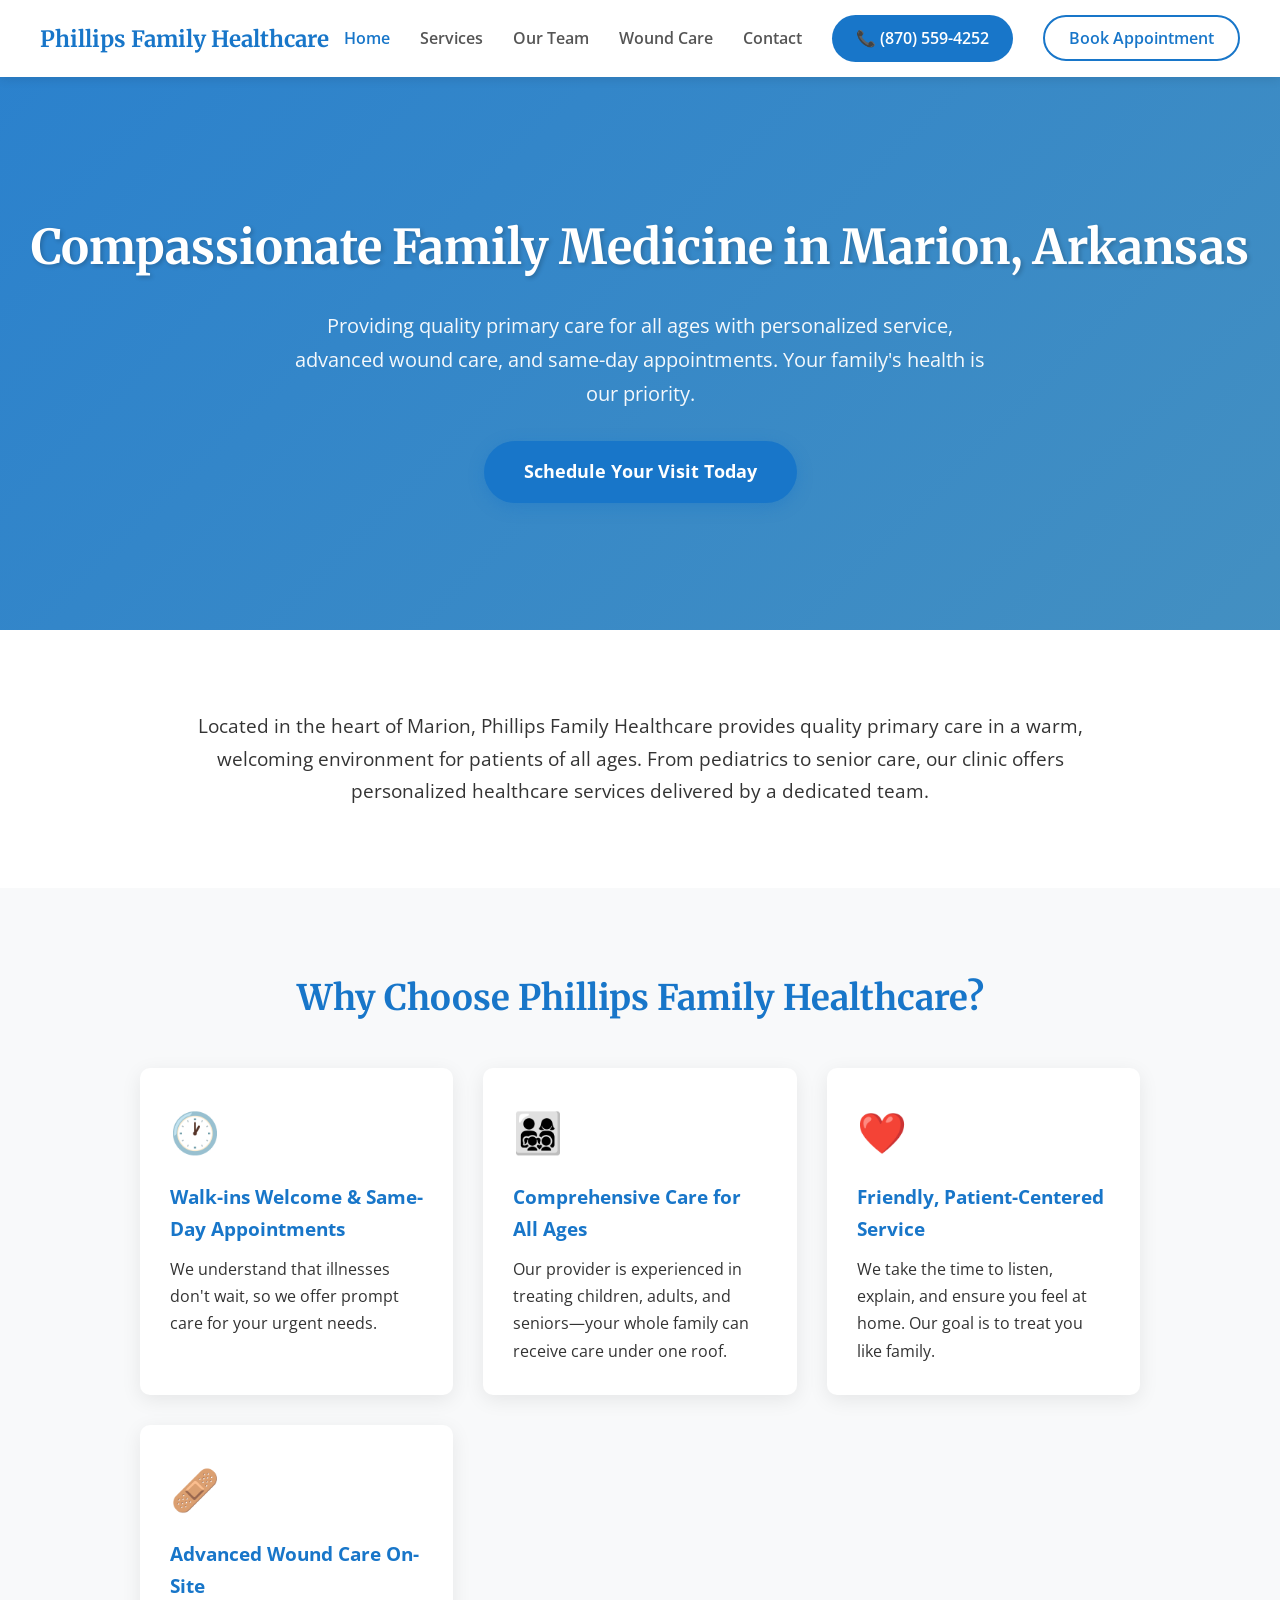
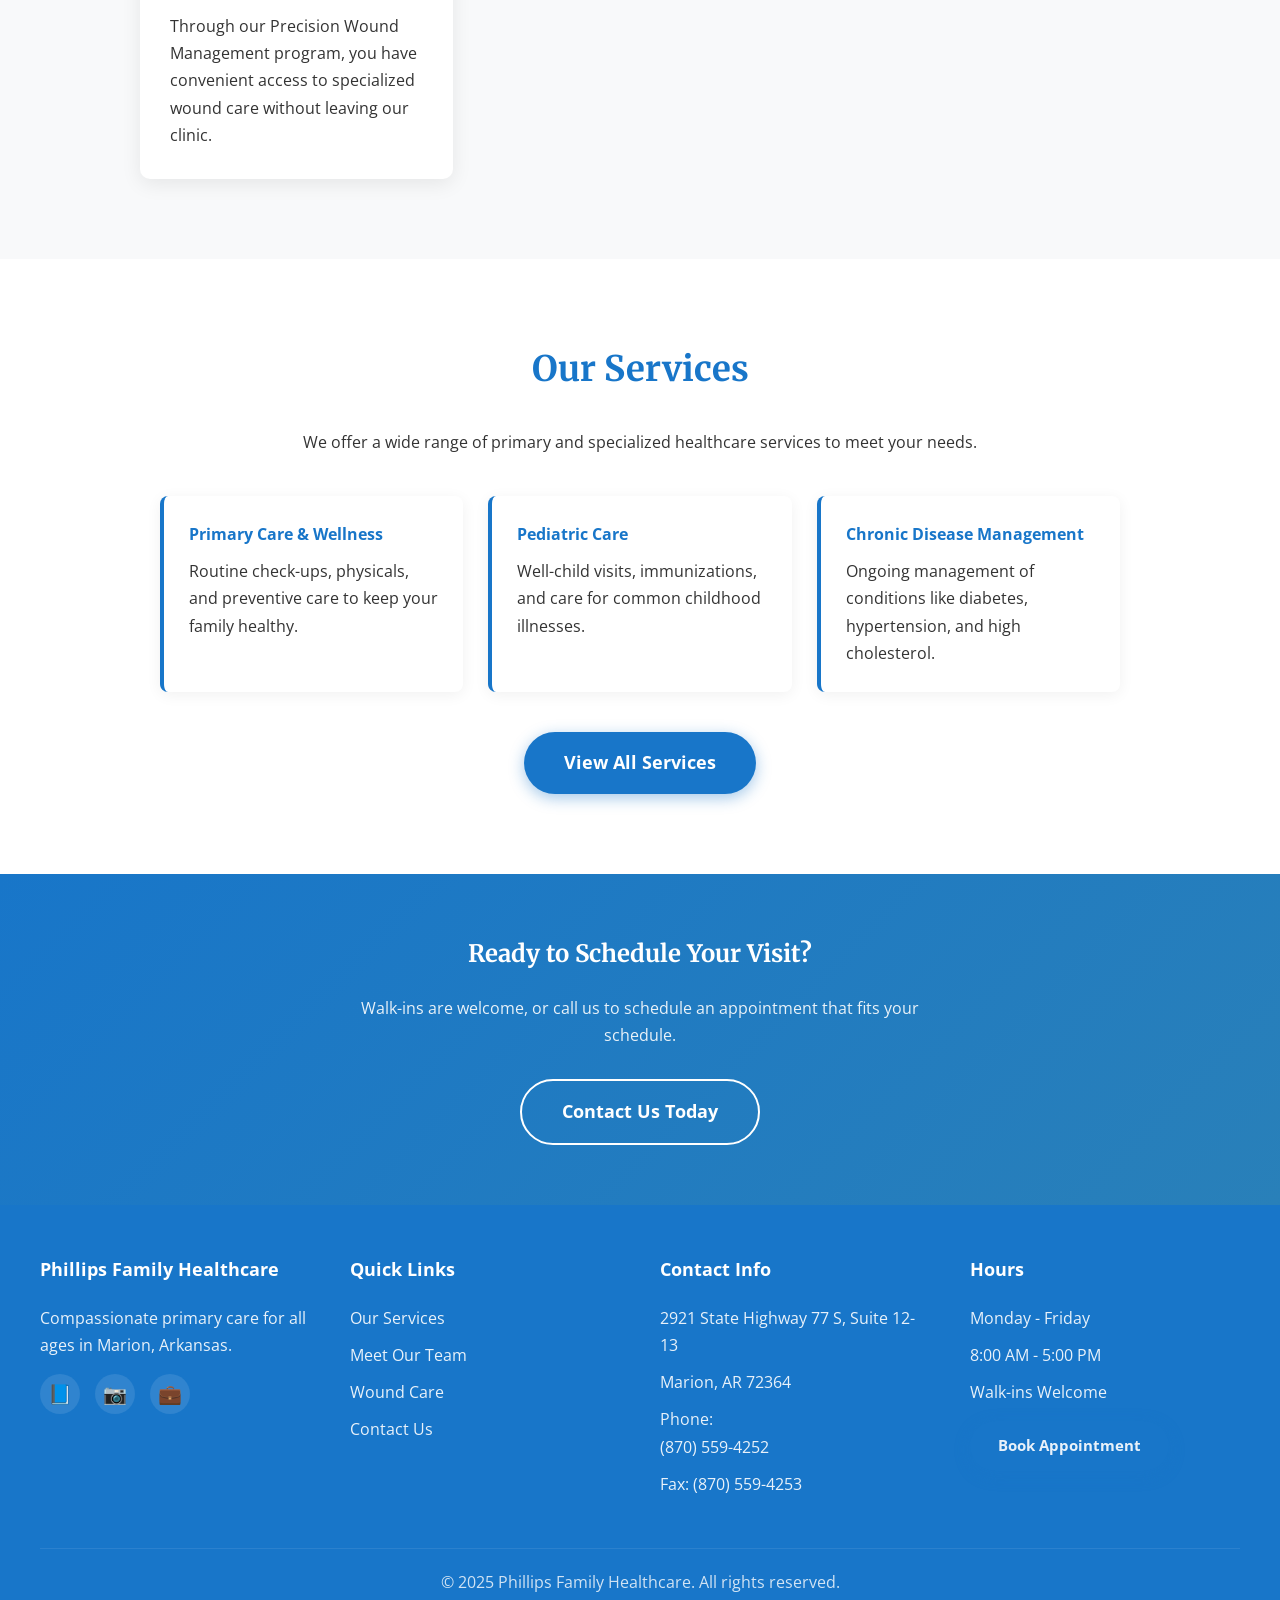
==== commit b0053cc2: "Redesign website to match Vascular & Vein Institute style - Updated color scheme from green to profe" ====
--- a/index.html
+++ b/index.html
@@ -22,20 +22,22 @@
                 <li><a href="team.html">Our Team</a></li>
                 <li><a href="wound-care.html">Wound Care</a></li>
                 <li><a href="contact.html">Contact</a></li>
+                <li><a href="tel:8705594252" class="nav-phone-btn">📞 (870) 559-4252</a></li>
+                <li><a href="contact.html" class="nav-appointment-btn">Book Appointment</a></li>
             </ul>
         </div>
     </nav>
 
     <!-- Hero Section -->
     <section class="hero">
-        <h1>Welcome to Phillips Family Healthcare</h1>
-        <p>Your family's health is our priority. We provide compassionate primary care for all ages, from pediatrics to seniors, with a focus on personalized service and a warm, welcoming experience.</p>
-        <a href="contact.html" class="button">Schedule An Appointment</a>
+        <h1>Compassionate Family Medicine in Marion, Arkansas</h1>
+        <p>Providing quality primary care for all ages with personalized service, advanced wound care, and same-day appointments. Your family's health is our priority.</p>
+        <a href="contact.html" class="button">Schedule Your Visit Today</a>
     </section>
 
     <!-- Introduction -->
     <section class="section">
-        <p style="font-size: 1.2em; text-align: center;"><strong>Compassionate Family Medicine in Marion, Arkansas.</strong> Located in the heart of Marion, Phillips Family Healthcare provides quality primary care in a warm, welcoming environment for patients of all ages. From pediatrics to senior care, our clinic offers a comforting refuge with personalized healthcare services delivered by a dedicated team.</p>
+        <p style="font-size: 1.2em; text-align: center;">Located in the heart of Marion, Phillips Family Healthcare provides quality primary care in a warm, welcoming environment for patients of all ages. From pediatrics to senior care, our clinic offers personalized healthcare services delivered by a dedicated team.</p>
     </section>
 
     <!-- Why Choose Us -->
@@ -101,6 +103,11 @@
             <div class="footer-section">
                 <h4>Phillips Family Healthcare</h4>
                 <p>Compassionate primary care for all ages in Marion, Arkansas.</p>
+                <div class="social-links">
+                    <a href="https://facebook.com" target="_blank" aria-label="Facebook">📘</a>
+                    <a href="https://instagram.com" target="_blank" aria-label="Instagram">📷</a>
+                    <a href="https://linkedin.com" target="_blank" aria-label="LinkedIn">💼</a>
+                </div>
             </div>
             <div class="footer-section">
                 <h4>Quick Links</h4>
@@ -113,7 +120,7 @@
                 <h4>Contact Info</h4>
                 <p>2921 State Highway 77 S, Suite 12-13</p>
                 <p>Marion, AR 72364</p>
-                <p>Phone: (870) 559-4252</p>
+                <p>Phone: <a href="tel:8705594252" style="color: rgba(255,255,255,0.9);">(870) 559-4252</a></p>
                 <p>Fax: (870) 559-4253</p>
             </div>
             <div class="footer-section">
@@ -121,6 +128,7 @@
                 <p>Monday - Friday</p>
                 <p>8:00 AM - 5:00 PM</p>
                 <p>Walk-ins Welcome</p>
+                <p style="margin-top: 15px;"><a href="contact.html" class="button" style="display: inline-block; padding: 12px 28px; font-size: 0.95em;">Book Appointment</a></p>
             </div>
         </div>
         <div class="footer-bottom">
--- a/css/styles.css
+++ b/css/styles.css
@@ -12,7 +12,7 @@
 
 h1, h2, h3 {
     font-family: 'Merriweather', serif;
-    color: #1a5276;
+    color: #1876c9;
 }
 
 /* Navigation */
@@ -37,19 +37,20 @@
 .logo {
     font-family: 'Merriweather', serif;
     font-size: 1.4em;
-    color: #1a5276;
+    color: #1876c9;
     text-decoration: none;
     font-weight: 700;
 }
 
 .logo span {
-    color: #28a745;
+    color: #1876c9;
 }
 
 .nav-links {
     display: flex;
     list-style: none;
     gap: 30px;
+    align-items: center;
 }
 
 .nav-links a {
@@ -59,9 +60,41 @@
     transition: color 0.3s;
 }
 
+.nav-phone-btn {
+    background-color: #1876c9;
+    color: #fff !important;
+    padding: 10px 24px;
+    border-radius: 25px;
+    font-weight: 700;
+    transition: all 0.3s;
+    display: inline-flex;
+    align-items: center;
+    gap: 8px;
+}
+
+.nav-phone-btn:hover {
+    background-color: #145a9e;
+    transform: translateY(-2px);
+}
+
+.nav-appointment-btn {
+    background-color: #fff;
+    color: #1876c9 !important;
+    border: 2px solid #1876c9;
+    padding: 10px 24px;
+    border-radius: 25px;
+    font-weight: 700;
+    transition: all 0.3s;
+}
+
+.nav-appointment-btn:hover {
+    background-color: #1876c9;
+    color: #fff !important;
+}
+
 .nav-links a:hover,
 .nav-links a.active {
-    color: #1a5276;
+    color: #1876c9;
 }
 
 .mobile-menu-btn {
@@ -70,12 +103,12 @@
     border: none;
     font-size: 1.5em;
     cursor: pointer;
-    color: #1a5276;
+    color: #1876c9;
 }
 
 /* Hero Section */
 .hero {
-    background: linear-gradient(135deg, rgba(26, 82, 118, 0.9), rgba(40, 167, 69, 0.8)),
+    background: linear-gradient(135deg, rgba(24, 118, 201, 0.92), rgba(41, 128, 185, 0.88)),
                 url('https://images.unsplash.com/photo-1631217868264-e5b90bb7e133?w=1200') no-repeat center center;
     background-size: cover;
     text-align: center;
@@ -109,7 +142,7 @@
 
 .button {
     display: inline-block;
-    background-color: #28a745;
+    background-color: #1876c9;
     color: #fff;
     padding: 16px 40px;
     text-decoration: none;
@@ -117,13 +150,13 @@
     font-weight: 700;
     font-size: 1.1em;
     transition: all 0.3s;
-    box-shadow: 0 4px 15px rgba(40, 167, 69, 0.4);
+    box-shadow: 0 4px 15px rgba(24, 118, 201, 0.4);
 }
 
 .button:hover {
-    background-color: #218838;
+    background-color: #145a9e;
     transform: translateY(-2px);
-    box-shadow: 0 6px 20px rgba(40, 167, 69, 0.5);
+    box-shadow: 0 6px 20px rgba(24, 118, 201, 0.5);
 }
 
 .button-outline {
@@ -134,7 +167,7 @@
 
 .button-outline:hover {
     background: #fff;
-    color: #1a5276;
+    color: #1876c9;
 }
 
 /* Sections */
@@ -195,7 +228,7 @@
 }
 
 .feature-card h4 {
-    color: #1a5276;
+    color: #1876c9;
     margin-bottom: 10px;
     font-size: 1.2em;
 }
@@ -212,12 +245,12 @@
     background: #fff;
     padding: 25px;
     border-radius: 8px;
-    border-left: 4px solid #28a745;
+    border-left: 4px solid #1876c9;
     box-shadow: 0 3px 15px rgba(0,0,0,0.06);
 }
 
 .service-item h4 {
-    color: #1a5276;
+    color: #1876c9;
     margin-bottom: 10px;
 }
 
@@ -230,9 +263,9 @@
 }
 
 .service-detail h3 {
-    color: #1a5276;
+    color: #1876c9;
     margin-bottom: 15px;
-    border-bottom: 2px solid #28a745;
+    border-bottom: 2px solid #1876c9;
     padding-bottom: 10px;
 }
 
@@ -263,24 +296,24 @@
     border-radius: 50%;
     object-fit: cover;
     flex-shrink: 0;
-    border: 4px solid #28a745;
+    border: 4px solid #1876c9;
 }
 
 .team-info h4 {
-    color: #1a5276;
+    color: #1876c9;
     font-size: 1.3em;
     margin-bottom: 5px;
 }
 
 .team-info .title {
-    color: #28a745;
+    color: #1876c9;
     font-weight: 600;
     margin-bottom: 15px;
 }
 
 /* Wound Care */
 .wound-care-highlight {
-    background: linear-gradient(135deg, #1a5276, #2874a6);
+    background: linear-gradient(135deg, #1876c9, #2980b9);
     color: #fff;
     padding: 40px;
     border-radius: 10px;
@@ -295,7 +328,7 @@
 .wound-care-highlight em {
     display: block;
     font-style: italic;
-    border-left: 3px solid #28a745;
+    border-left: 3px solid #fff;
     padding-left: 20px;
     margin: 20px 0;
 }
@@ -316,7 +349,7 @@
 
 .wound-services li::before {
     content: "* ";
-    color: #28a745;
+    color: #fff;
     font-weight: bold;
 }
 
@@ -352,7 +385,7 @@
 .contact-detail .icon {
     font-size: 1.5em;
     margin-right: 15px;
-    color: #28a745;
+    color: #1876c9;
 }
 
 .contact-form {
@@ -383,11 +416,11 @@
 .contact-form textarea:focus,
 .contact-form select:focus {
     outline: none;
-    border-color: #28a745;
+    border-color: #1876c9;
 }
 
 .contact-form button {
-    background-color: #28a745;
+    background-color: #1876c9;
     color: #fff;
     padding: 14px 40px;
     border: none;
@@ -400,7 +433,7 @@
 }
 
 .contact-form button:hover {
-    background-color: #218838;
+    background-color: #145a9e;
 }
 
 /* Map */
@@ -419,7 +452,7 @@
 
 /* CTA Section */
 .cta-section {
-    background: linear-gradient(135deg, #1a5276, #2874a6);
+    background: linear-gradient(135deg, #1876c9, #2980b9);
     color: #fff;
     padding: 60px 20px;
     text-align: center;
@@ -438,7 +471,7 @@
 
 /* Footer */
 footer {
-    background: #1a5276;
+    background: #1876c9;
     color: #fff;
     padding: 50px 20px 30px;
 }
@@ -452,14 +485,15 @@
 }
 
 .footer-section h4 {
-    color: #28a745;
+    color: #fff;
     margin-bottom: 20px;
     font-size: 1.1em;
+    font-weight: 700;
 }
 
 .footer-section p,
 .footer-section a {
-    color: rgba(255,255,255,0.8);
+    color: rgba(255,255,255,0.9);
     margin-bottom: 10px;
     display: block;
 }
@@ -470,7 +504,32 @@
 }
 
 .footer-section a:hover {
-    color: #28a745;
+    color: #fff;
+}
+
+.social-links {
+    display: flex;
+    gap: 15px;
+    margin-top: 15px;
+}
+
+.social-links a {
+    display: inline-flex;
+    align-items: center;
+    justify-content: center;
+    width: 40px;
+    height: 40px;
+    background: rgba(255,255,255,0.1);
+    border-radius: 50%;
+    color: #fff !important;
+    font-size: 1.2em;
+    transition: all 0.3s;
+    margin-bottom: 0 !important;
+}
+
+.social-links a:hover {
+    background: rgba(255,255,255,0.2);
+    transform: translateY(-3px);
 }
 
 .footer-bottom {
@@ -522,6 +581,13 @@
         display: flex;
     }
 
+    .nav-phone-btn,
+    .nav-appointment-btn {
+        width: 100%;
+        text-align: center;
+        justify-content: center;
+    }
+
     .hero h1 {
         font-size: 2em;
     }
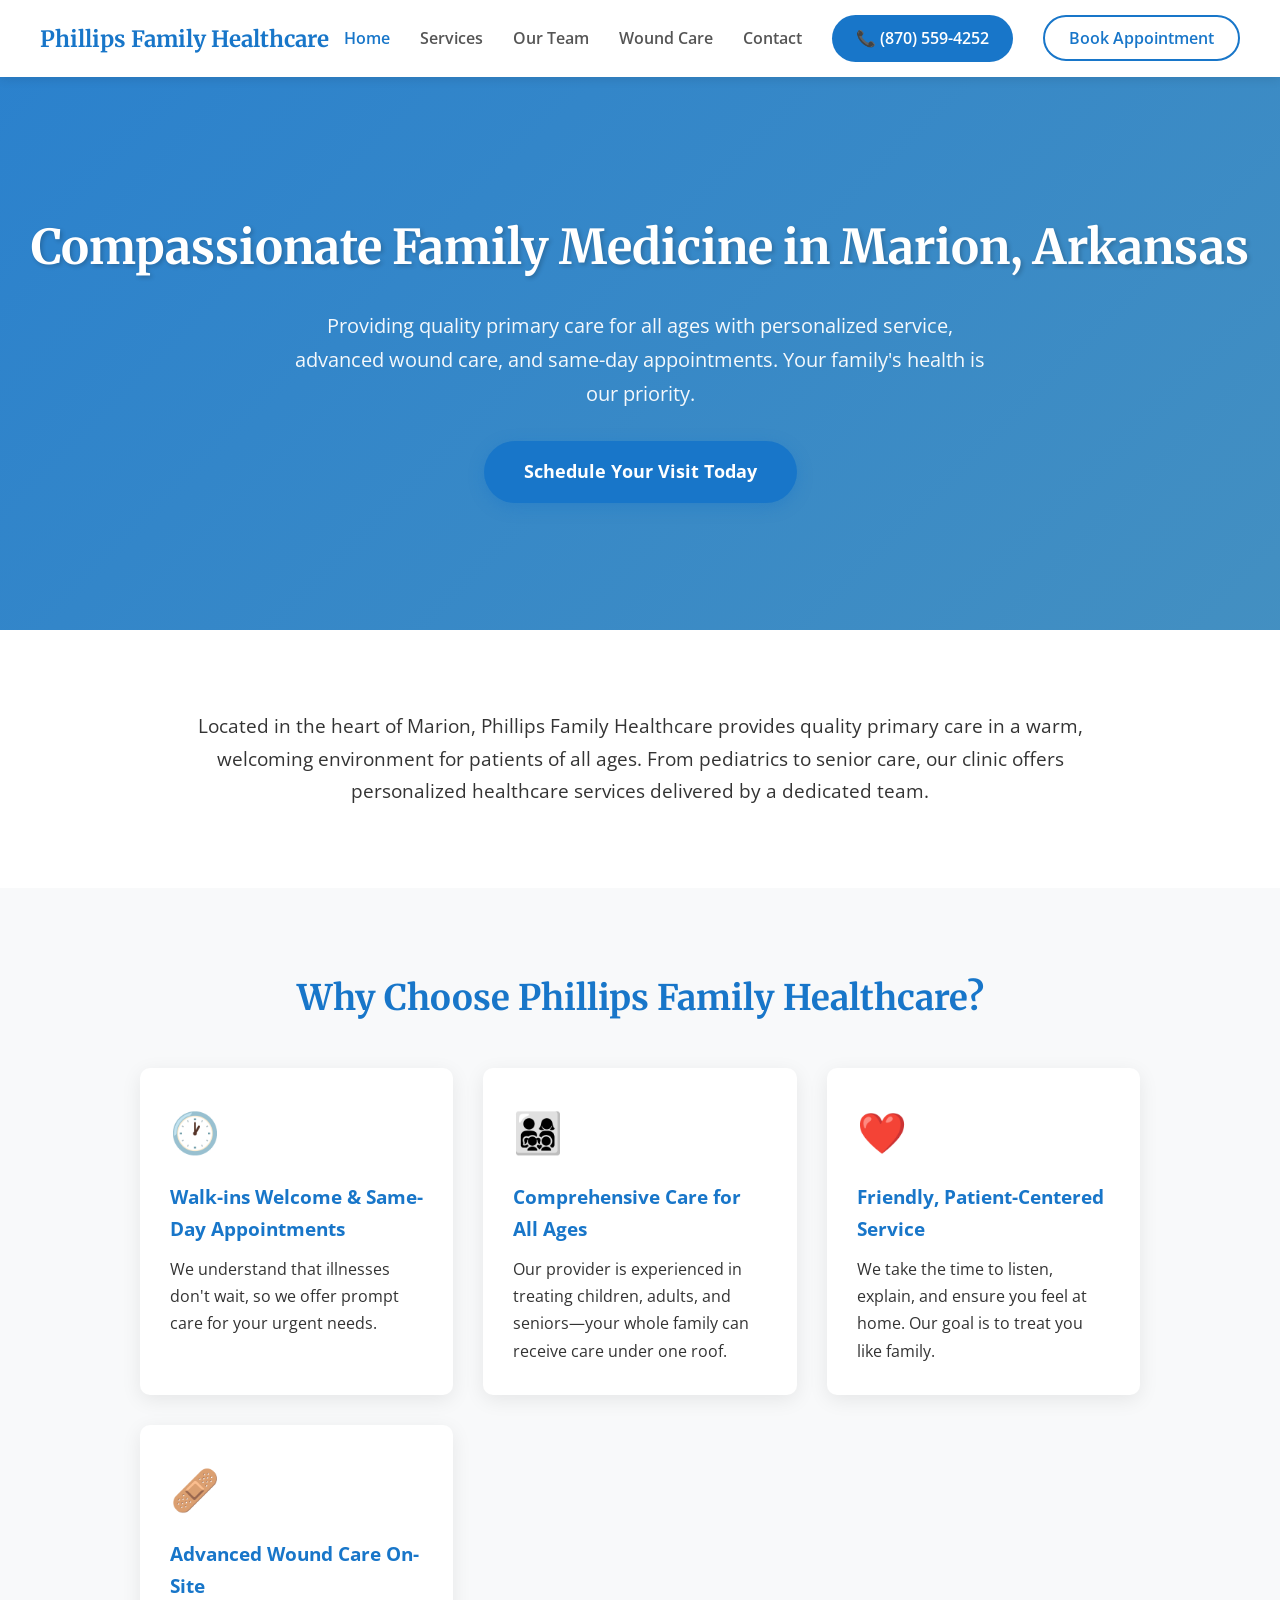
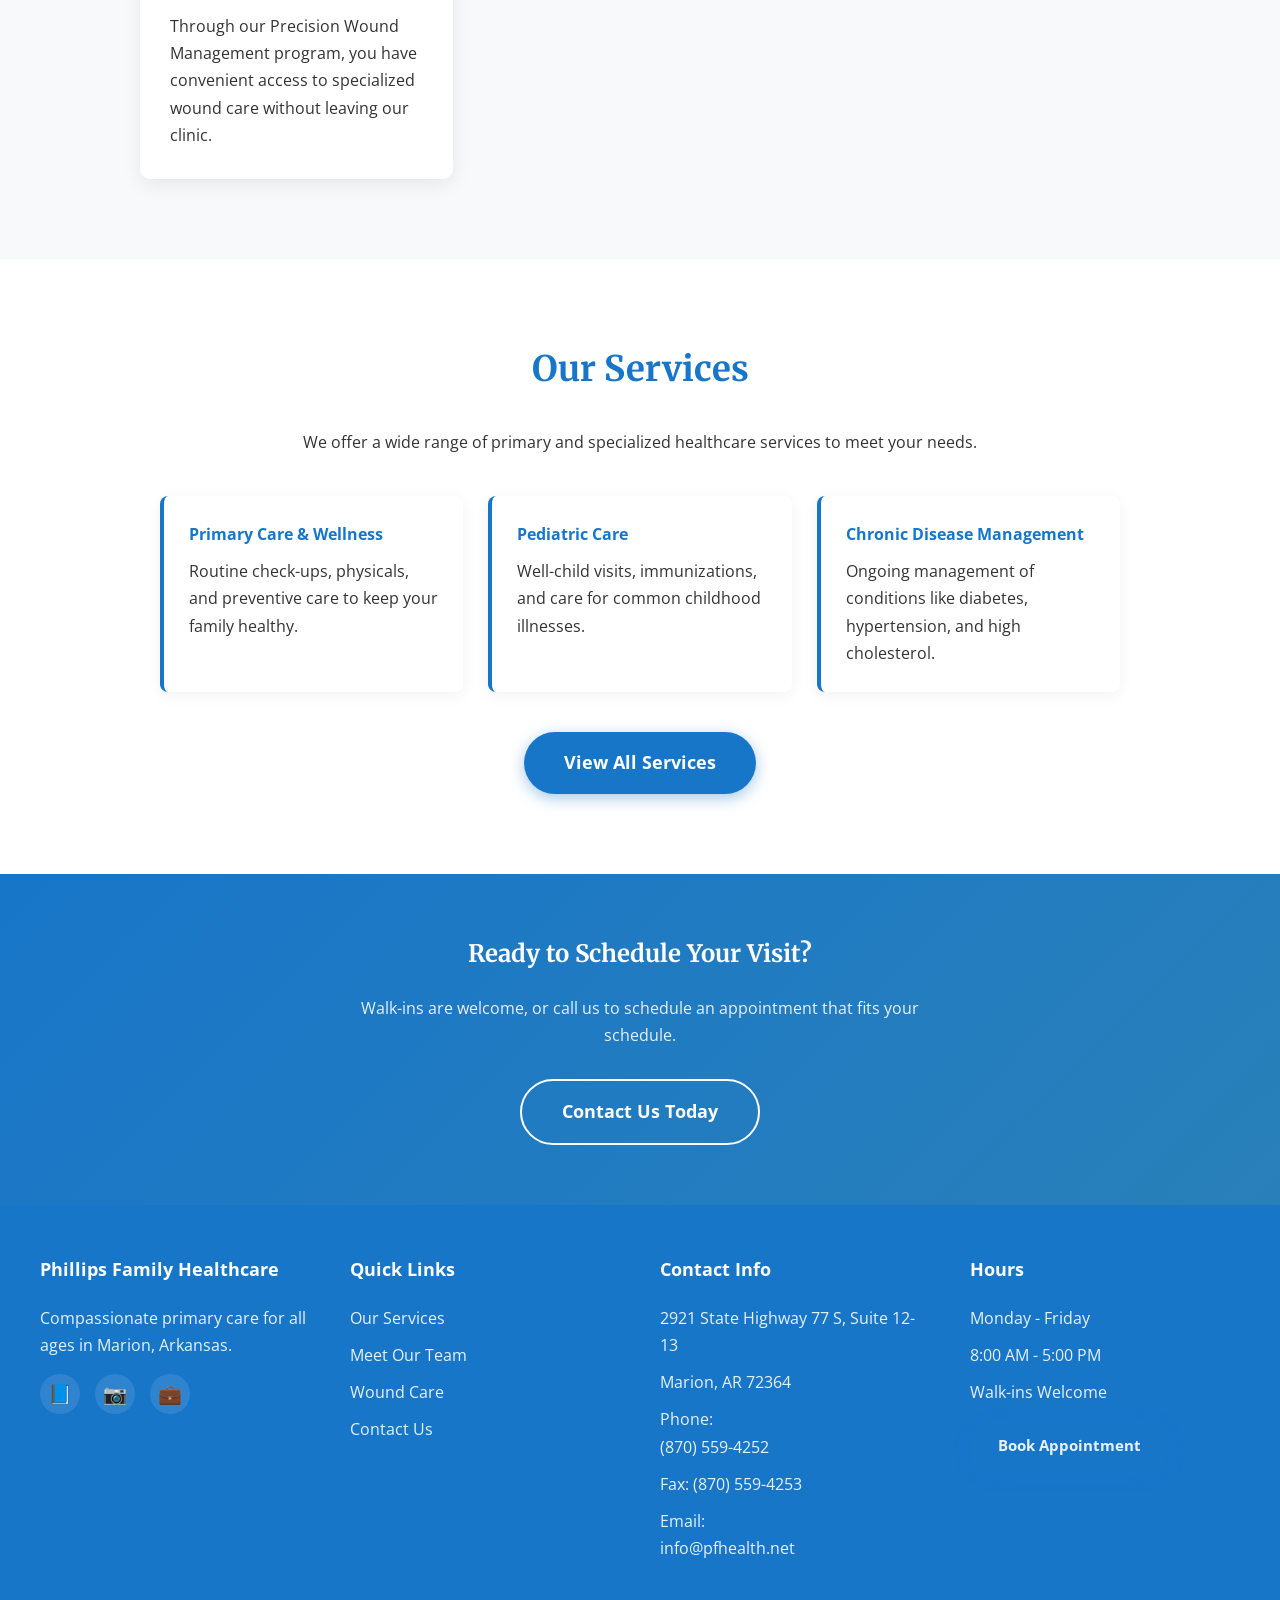
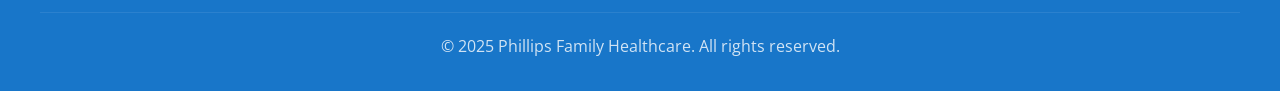
==== commit e035bb39: "Add contact form confirmation page and update team information - Created confirmation.html with than" ====
--- a/index.html
+++ b/index.html
@@ -104,7 +104,7 @@
                 <h4>Phillips Family Healthcare</h4>
                 <p>Compassionate primary care for all ages in Marion, Arkansas.</p>
                 <div class="social-links">
-                    <a href="https://facebook.com" target="_blank" aria-label="Facebook">📘</a>
+                    <a href="https://www.facebook.com/phillipsfamilyhealthcare" target="_blank" aria-label="Facebook">📘</a>
                     <a href="https://instagram.com" target="_blank" aria-label="Instagram">📷</a>
                     <a href="https://linkedin.com" target="_blank" aria-label="LinkedIn">💼</a>
                 </div>
@@ -122,6 +122,7 @@
                 <p>Marion, AR 72364</p>
                 <p>Phone: <a href="tel:8705594252" style="color: rgba(255,255,255,0.9);">(870) 559-4252</a></p>
                 <p>Fax: (870) 559-4253</p>
+                <p>Email: <a href="mailto:info@pfhealth.net" style="color: rgba(255,255,255,0.9);">info@pfhealth.net</a></p>
             </div>
             <div class="footer-section">
                 <h4>Hours</h4>
